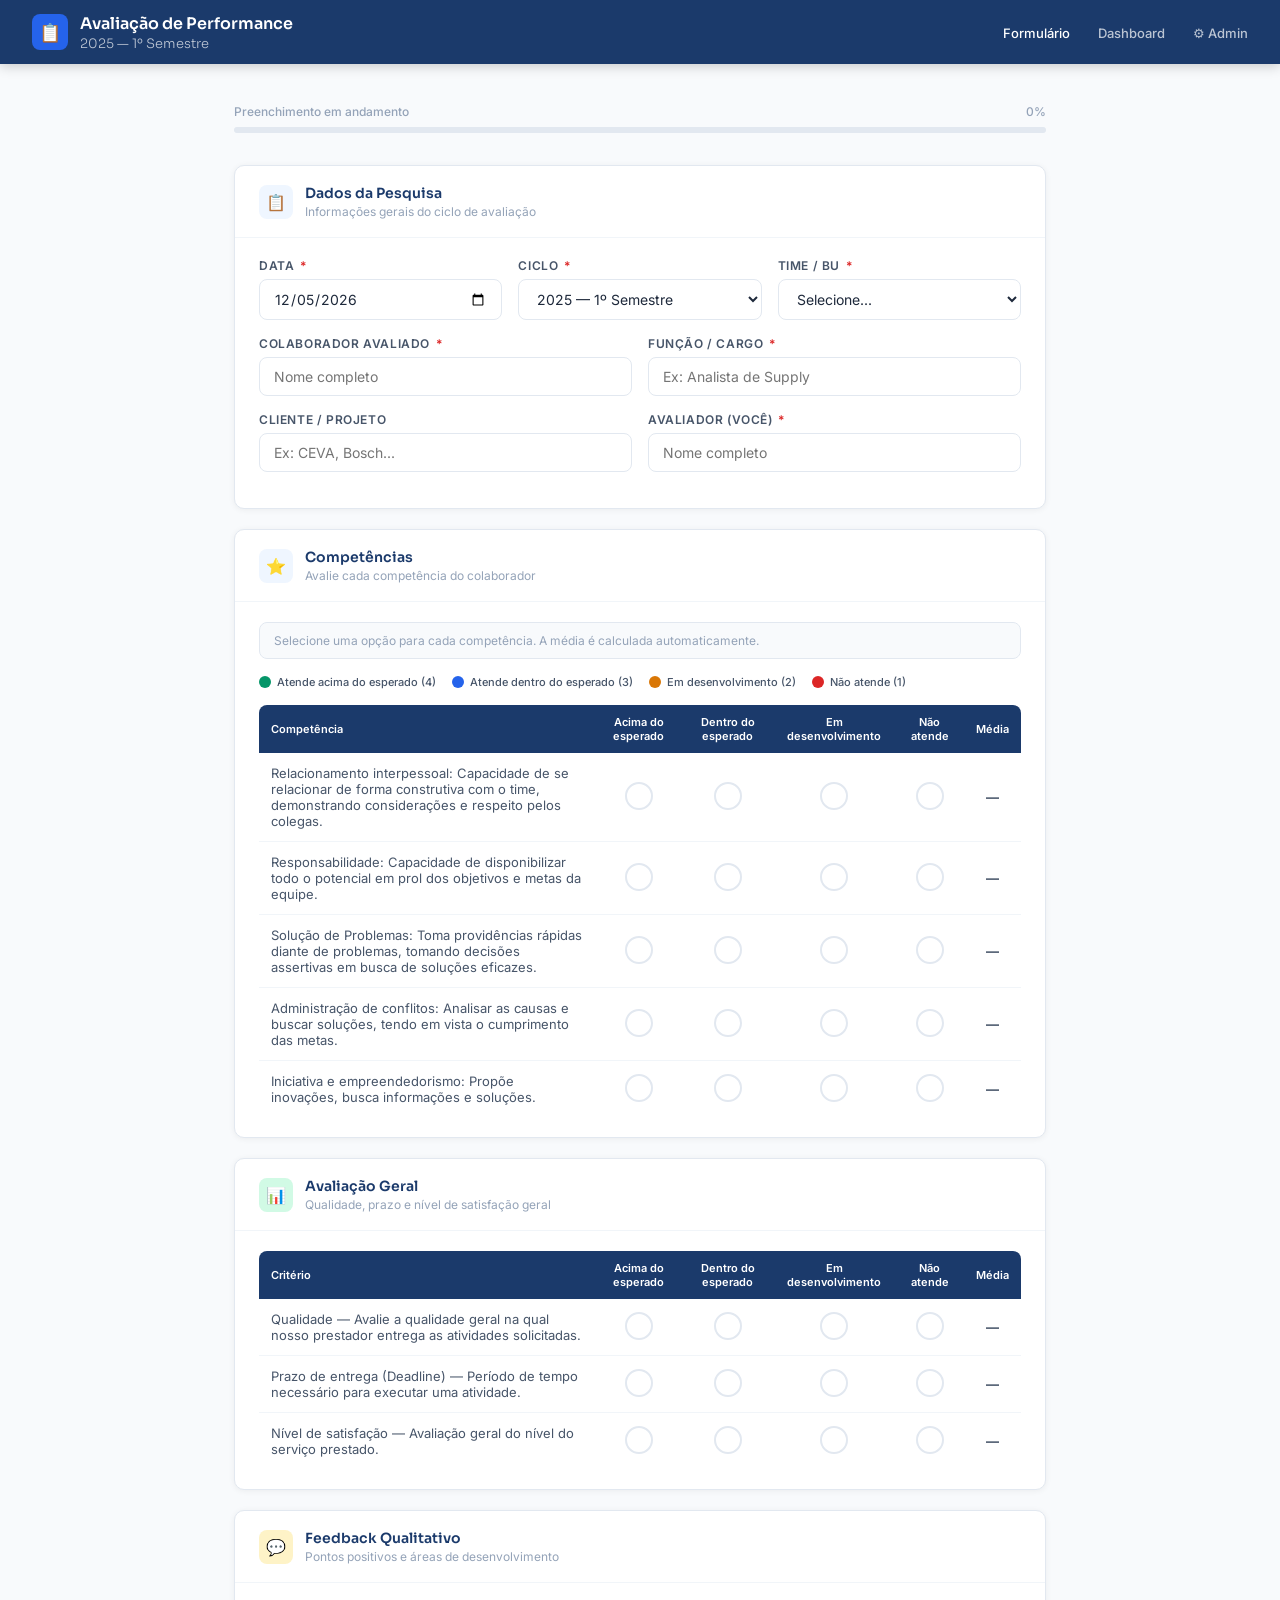
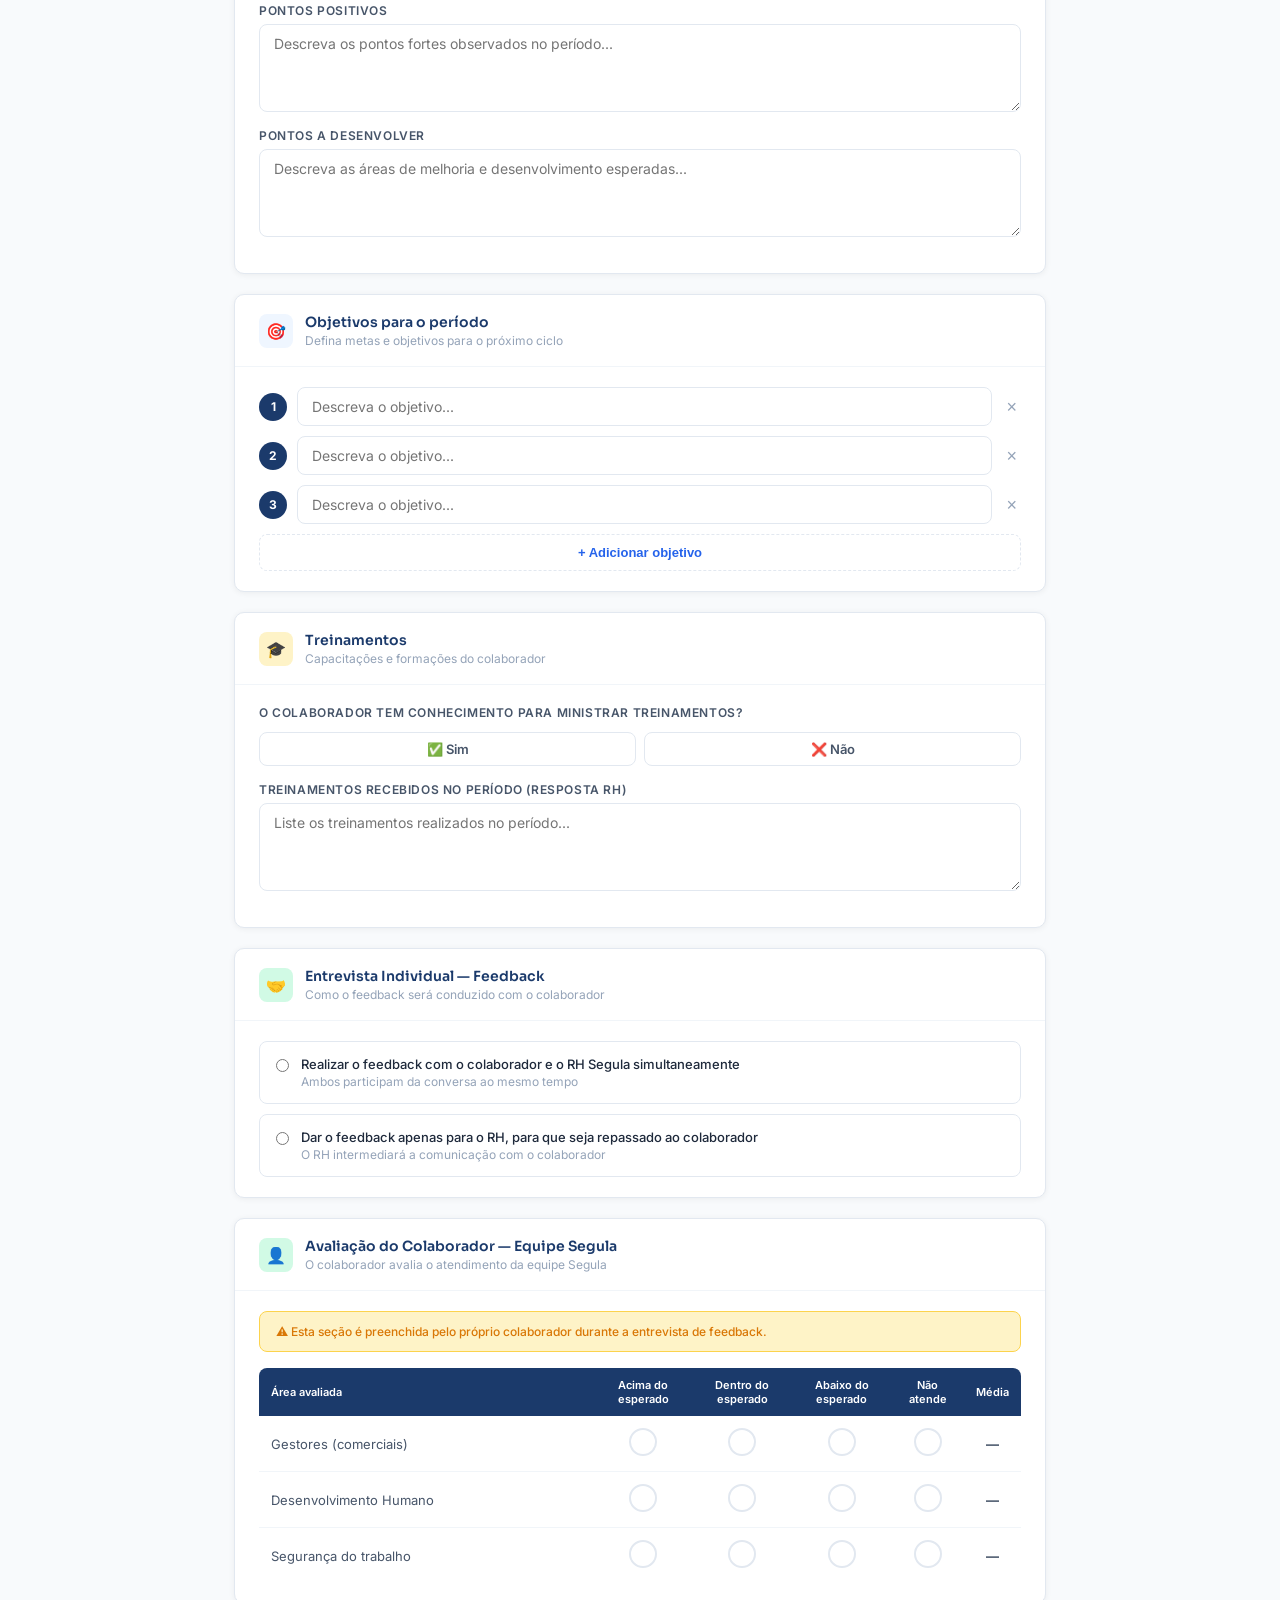
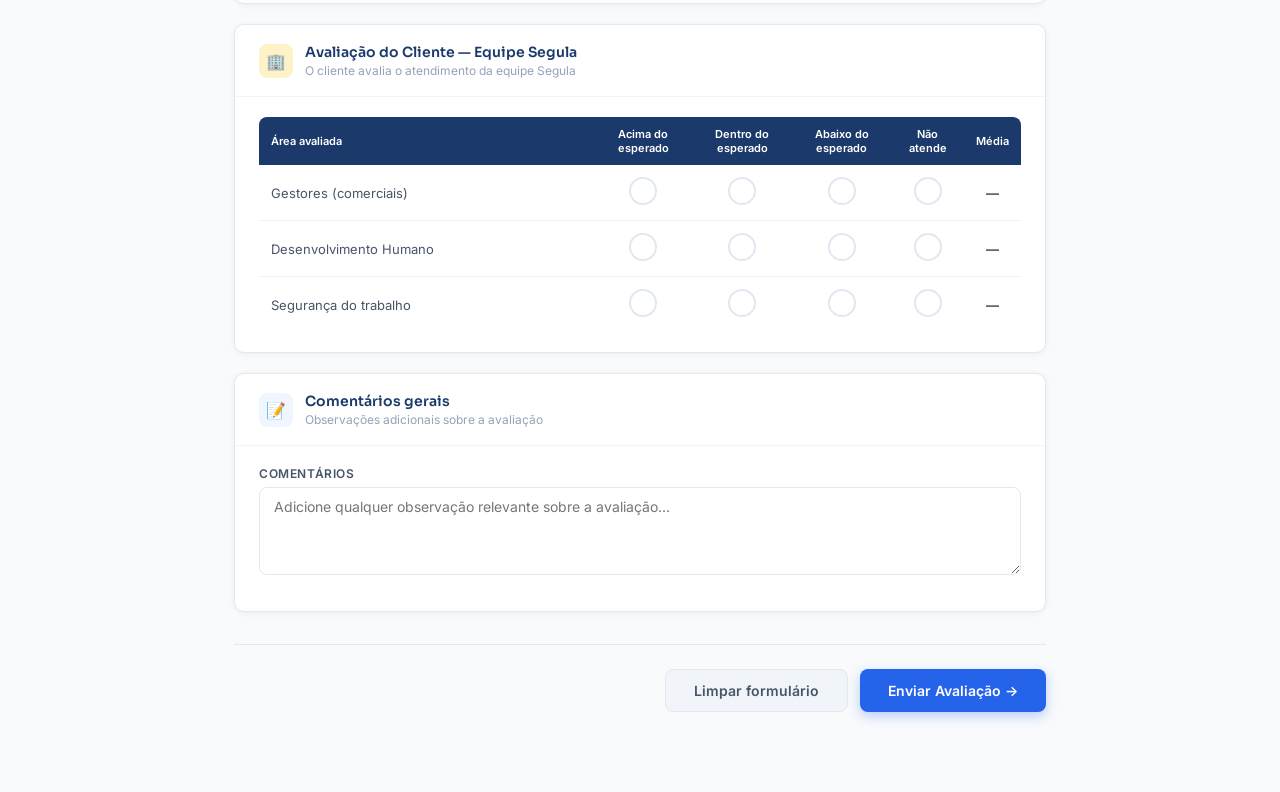
==== index.html @ f3166fd6 "Add files via upload" ====
<!DOCTYPE html>
<html lang="pt-BR">
<head>
  <meta charset="UTF-8" />
  <meta name="viewport" content="width=device-width, initial-scale=1.0" />
  <title>Avaliação de Performance</title>
  <link rel="preconnect" href="https://fonts.googleapis.com">
  <link href="https://fonts.googleapis.com/css2?family=Inter:wght@300;400;500;600;700&family=Sora:wght@400;600;700&display=swap" rel="stylesheet">
  <style>
    /* ── Tokens ─────────────────────────────────────────────────── */
    :root {
      --navy:       #1B3A6B;
      --blue:       #2563EB;
      --blue-light: #EFF6FF;
      --green:      #059669;
      --green-light:#D1FAE5;
      --amber:      #D97706;
      --amber-light:#FEF3C7;
      --red:        #DC2626;
      --red-light:  #FEE2E2;
      --gray-50:    #F8FAFC;
      --gray-100:   #F1F5F9;
      --gray-200:   #E2E8F0;
      --gray-400:   #94A3B8;
      --gray-600:   #475569;
      --gray-800:   #1E293B;
      --white:      #FFFFFF;
      --radius:     10px;
      --shadow:     0 4px 24px rgba(0,0,0,0.08);
      --shadow-sm:  0 1px 6px rgba(0,0,0,0.06);
    }

    * { box-sizing: border-box; margin: 0; padding: 0; }

    body {
      font-family: 'Inter', sans-serif;
      background: var(--gray-50);
      color: var(--gray-800);
      min-height: 100vh;
    }

    /* ── Header ─────────────────────────────────────────────────── */
    header {
      background: var(--navy);
      padding: 0 32px;
      height: 64px;
      display: flex;
      align-items: center;
      justify-content: space-between;
      position: sticky;
      top: 0;
      z-index: 100;
      box-shadow: 0 2px 12px rgba(0,0,0,0.2);
    }
    .header-brand {
      display: flex;
      align-items: center;
      gap: 12px;
    }
    .header-logo {
      width: 36px;
      height: 36px;
      background: var(--blue);
      border-radius: 8px;
      display: flex;
      align-items: center;
      justify-content: center;
      font-size: 18px;
    }
    .header-title {
      font-family: 'Sora', sans-serif;
      font-size: 16px;
      font-weight: 600;
      color: white;
    }
    .header-title span {
      font-weight: 300;
      opacity: 0.7;
      font-size: 13px;
      display: block;
      margin-top: 1px;
    }
    .header-nav a {
      color: rgba(255,255,255,0.7);
      text-decoration: none;
      font-size: 13px;
      font-weight: 500;
      margin-left: 24px;
      transition: color 0.2s;
    }
    .header-nav a:hover { color: white; }
    .header-nav a.active { color: white; }

    /* ── Layout ─────────────────────────────────────────────────── */
    .main {
      max-width: 860px;
      margin: 0 auto;
      padding: 40px 24px 80px;
    }

    /* ── Progress bar ───────────────────────────────────────────── */
    .progress-wrap {
      margin-bottom: 32px;
    }
    .progress-label {
      display: flex;
      justify-content: space-between;
      font-size: 12px;
      color: var(--gray-400);
      margin-bottom: 8px;
      font-weight: 500;
    }
    .progress-track {
      height: 6px;
      background: var(--gray-200);
      border-radius: 99px;
      overflow: hidden;
    }
    .progress-fill {
      height: 100%;
      background: linear-gradient(90deg, var(--blue), var(--green));
      border-radius: 99px;
      transition: width 0.4s ease;
      width: 0%;
    }

    /* ── Section card ───────────────────────────────────────────── */
    .section {
      background: var(--white);
      border-radius: var(--radius);
      box-shadow: var(--shadow-sm);
      border: 1px solid var(--gray-200);
      margin-bottom: 20px;
      overflow: hidden;
      transition: box-shadow 0.2s;
    }
    .section:focus-within {
      box-shadow: 0 0 0 3px rgba(37,99,235,0.12), var(--shadow-sm);
    }
    .section-header {
      padding: 18px 24px;
      display: flex;
      align-items: center;
      gap: 12px;
      border-bottom: 1px solid var(--gray-100);
    }
    .section-icon {
      width: 34px;
      height: 34px;
      border-radius: 8px;
      display: flex;
      align-items: center;
      justify-content: center;
      font-size: 16px;
      flex-shrink: 0;
    }
    .section-icon.blue  { background: var(--blue-light); }
    .section-icon.green { background: var(--green-light); }
    .section-icon.amber { background: var(--amber-light); }
    .section-title {
      font-family: 'Sora', sans-serif;
      font-size: 14px;
      font-weight: 600;
      color: var(--navy);
    }
    .section-subtitle {
      font-size: 12px;
      color: var(--gray-400);
      margin-top: 2px;
    }
    .section-body { padding: 20px 24px; }

    /* ── Form fields ────────────────────────────────────────────── */
    .field-row {
      display: grid;
      grid-template-columns: 1fr 1fr;
      gap: 16px;
      margin-bottom: 16px;
    }
    .field-row.col-3 {
      grid-template-columns: 1fr 1fr 1fr;
    }
    .field-row.col-1 {
      grid-template-columns: 1fr;
    }
    .field { display: flex; flex-direction: column; gap: 6px; }
    .field label {
      font-size: 12px;
      font-weight: 600;
      color: var(--gray-600);
      text-transform: uppercase;
      letter-spacing: 0.05em;
    }
    .field label .req { color: var(--red); margin-left: 2px; }
    .field input,
    .field select,
    .field textarea {
      border: 1.5px solid var(--gray-200);
      border-radius: 8px;
      padding: 10px 14px;
      font-family: 'Inter', sans-serif;
      font-size: 14px;
      color: var(--gray-800);
      background: var(--white);
      transition: border-color 0.2s, box-shadow 0.2s;
      outline: none;
      width: 100%;
    }
    .field input:focus,
    .field select:focus,
    .field textarea:focus {
      border-color: var(--blue);
      box-shadow: 0 0 0 3px rgba(37,99,235,0.12);
    }
    .field textarea { resize: vertical; min-height: 88px; }
    .field input.error,
    .field select.error { border-color: var(--red); }

    /* ── Critério de avaliação (radio visual) ───────────────────── */
    .criterio-intro {
      font-size: 12px;
      color: var(--gray-400);
      margin-bottom: 16px;
      padding: 10px 14px;
      background: var(--gray-50);
      border-radius: 8px;
      border: 1px solid var(--gray-200);
    }

    .criterio-table { width: 100%; border-collapse: collapse; }
    .criterio-table thead tr {
      background: var(--navy);
    }
    .criterio-table thead th {
      padding: 10px 12px;
      font-size: 11px;
      font-weight: 600;
      color: white;
      text-align: center;
    }
    .criterio-table thead th:first-child {
      text-align: left;
      width: 44%;
      border-radius: 8px 0 0 0;
    }
    .criterio-table thead th:last-child { border-radius: 0 8px 0 0; }

    .criterio-table tbody tr {
      border-bottom: 1px solid var(--gray-100);
      transition: background 0.15s;
    }
    .criterio-table tbody tr:last-child { border-bottom: none; }
    .criterio-table tbody tr:hover { background: var(--blue-light); }

    .criterio-table td {
      padding: 12px;
      font-size: 13px;
      color: var(--gray-600);
      vertical-align: middle;
    }
    .criterio-table td:not(:first-child) { text-align: center; }

    /* Radio visual */
    .radio-option {
      display: inline-flex;
      align-items: center;
      justify-content: center;
    }
    .radio-option input[type="radio"] { display: none; }
    .radio-option label {
      width: 28px;
      height: 28px;
      border-radius: 50%;
      border: 2px solid var(--gray-200);
      cursor: pointer;
      display: flex;
      align-items: center;
      justify-content: center;
      transition: all 0.18s;
      position: relative;
      font-size: 0;
    }
    .radio-option label:hover {
      border-color: var(--blue);
      background: var(--blue-light);
      transform: scale(1.12);
    }
    .radio-option input:checked + label {
      border-color: transparent;
      transform: scale(1.08);
    }
    /* Cores por coluna */
    [data-col="0"] input:checked + label { background: #059669; box-shadow: 0 0 0 3px rgba(5,150,105,0.2); }
    [data-col="1"] input:checked + label { background: #2563EB; box-shadow: 0 0 0 3px rgba(37,99,235,0.2); }
    [data-col="2"] input:checked + label { background: #D97706; box-shadow: 0 0 0 3px rgba(217,119,6,0.2); }
    [data-col="3"] input:checked + label { background: #DC2626; box-shadow: 0 0 0 3px rgba(220,38,38,0.2); }
    .radio-option input:checked + label::after {
      content: '';
      width: 8px;
      height: 8px;
      background: white;
      border-radius: 50%;
    }

    /* Média calculada */
    .media-cell {
      font-weight: 700;
      font-size: 13px;
      color: var(--navy);
      min-width: 44px;
    }

    /* ── Legenda de cores ───────────────────────────────────────── */
    .legenda {
      display: flex;
      gap: 16px;
      flex-wrap: wrap;
      margin-bottom: 16px;
    }
    .legenda-item {
      display: flex;
      align-items: center;
      gap: 6px;
      font-size: 11px;
      color: var(--gray-600);
      font-weight: 500;
    }
    .legenda-dot {
      width: 12px;
      height: 12px;
      border-radius: 50%;
    }

    /* ── Objetivos dinâmicos ────────────────────────────────────── */
    .objetivo-item {
      display: grid;
      grid-template-columns: 28px 1fr auto;
      align-items: center;
      gap: 10px;
      margin-bottom: 10px;
    }
    .objetivo-num {
      width: 28px;
      height: 28px;
      background: var(--navy);
      color: white;
      border-radius: 50%;
      display: flex;
      align-items: center;
      justify-content: center;
      font-size: 12px;
      font-weight: 700;
      flex-shrink: 0;
    }
    .btn-remove {
      background: none;
      border: none;
      cursor: pointer;
      color: var(--gray-400);
      font-size: 18px;
      padding: 4px;
      line-height: 1;
      transition: color 0.2s;
      border-radius: 4px;
    }
    .btn-remove:hover { color: var(--red); }
    .btn-add {
      display: flex;
      align-items: center;
      gap: 8px;
      background: none;
      border: 1.5px dashed var(--gray-200);
      color: var(--blue);
      padding: 10px 16px;
      border-radius: 8px;
      cursor: pointer;
      font-size: 13px;
      font-weight: 600;
      width: 100%;
      justify-content: center;
      margin-top: 6px;
      transition: all 0.2s;
    }
    .btn-add:hover {
      border-color: var(--blue);
      background: var(--blue-light);
    }

    /* ── Feedback section ───────────────────────────────────────── */
    .feedback-options {
      display: flex;
      flex-direction: column;
      gap: 10px;
    }
    .feedback-option {
      display: flex;
      align-items: flex-start;
      gap: 12px;
      padding: 14px 16px;
      border: 1.5px solid var(--gray-200);
      border-radius: 8px;
      cursor: pointer;
      transition: all 0.2s;
    }
    .feedback-option:hover { border-color: var(--blue); background: var(--blue-light); }
    .feedback-option input { margin-top: 3px; accent-color: var(--blue); flex-shrink: 0; }
    .feedback-option .fb-label { font-size: 13px; font-weight: 500; color: var(--gray-800); }
    .feedback-option .fb-sub { font-size: 12px; color: var(--gray-400); margin-top: 2px; }

    /* ── Submit / Buttons ───────────────────────────────────────── */
    .form-actions {
      display: flex;
      justify-content: flex-end;
      gap: 12px;
      margin-top: 32px;
      padding-top: 24px;
      border-top: 1px solid var(--gray-200);
    }
    .btn {
      padding: 12px 28px;
      border-radius: 8px;
      font-size: 14px;
      font-weight: 600;
      cursor: pointer;
      border: none;
      transition: all 0.2s;
      font-family: 'Inter', sans-serif;
    }
    .btn-secondary {
      background: var(--gray-100);
      color: var(--gray-600);
      border: 1.5px solid var(--gray-200);
    }
    .btn-secondary:hover { background: var(--gray-200); }
    .btn-primary {
      background: var(--blue);
      color: white;
      box-shadow: 0 4px 12px rgba(37,99,235,0.3);
    }
    .btn-primary:hover {
      background: #1d4ed8;
      box-shadow: 0 6px 16px rgba(37,99,235,0.4);
      transform: translateY(-1px);
    }
    .btn-primary:disabled {
      opacity: 0.6;
      cursor: not-allowed;
      transform: none;
    }

    /* ── Toast ──────────────────────────────────────────────────── */
    .toast {
      position: fixed;
      bottom: 32px;
      right: 32px;
      padding: 14px 20px;
      border-radius: 10px;
      font-size: 14px;
      font-weight: 500;
      display: flex;
      align-items: center;
      gap: 10px;
      box-shadow: 0 8px 32px rgba(0,0,0,0.14);
      transform: translateY(80px);
      opacity: 0;
      transition: all 0.3s cubic-bezier(0.34, 1.56, 0.64, 1);
      z-index: 999;
      max-width: 380px;
    }
    .toast.show { transform: translateY(0); opacity: 1; }
    .toast.success { background: var(--navy); color: white; }
    .toast.error   { background: var(--red); color: white; }

    /* ── Success screen ─────────────────────────────────────────── */
    #success-screen {
      display: none;
      text-align: center;
      padding: 80px 40px;
    }
    #success-screen .success-icon {
      font-size: 64px;
      margin-bottom: 24px;
    }
    #success-screen h2 {
      font-family: 'Sora', sans-serif;
      font-size: 28px;
      color: var(--navy);
      margin-bottom: 12px;
    }
    #success-screen p {
      color: var(--gray-400);
      font-size: 15px;
      max-width: 420px;
      margin: 0 auto 32px;
    }

    /* ── Treinamentos ───────────────────────────────────────────── */
    .treinamento-row {
      display: grid;
      grid-template-columns: 1fr auto;
      gap: 10px;
      align-items: start;
      margin-bottom: 10px;
    }
    .toggle-group {
      display: flex;
      gap: 8px;
      margin-top: 6px;
    }
    .toggle-btn {
      flex: 1;
      padding: 8px;
      border: 1.5px solid var(--gray-200);
      border-radius: 8px;
      background: white;
      cursor: pointer;
      font-size: 13px;
      font-weight: 600;
      color: var(--gray-600);
      transition: all 0.2s;
      font-family: 'Inter', sans-serif;
    }
    .toggle-btn.active-sim { border-color: var(--green); background: var(--green-light); color: var(--green); }
    .toggle-btn.active-nao { border-color: var(--red); background: var(--red-light); color: var(--red); }

    /* ── Colaborador section (readonly note) ─────────────────────── */
    .colaborador-note {
      background: var(--amber-light);
      border: 1px solid #fcd34d;
      border-radius: 8px;
      padding: 12px 16px;
      font-size: 12px;
      color: var(--amber);
      margin-bottom: 16px;
      font-weight: 500;
    }

    @media (max-width: 640px) {
      .field-row, .field-row.col-3 { grid-template-columns: 1fr; }
      header { padding: 0 16px; }
      .main { padding: 24px 16px 60px; }
      .criterio-table thead th { font-size: 9px; padding: 8px 4px; }
      .criterio-table td { padding: 10px 4px; font-size: 12px; }
      .radio-option label { width: 24px; height: 24px; }
    }
  </style>
</head>
<body>

<header>
  <div class="header-brand">
    <div class="header-logo">📋</div>
    <div class="header-title">
      Avaliação de Performance
      <span id="header-ciclo">Carregando ciclo...</span>
    </div>
  </div>
  <nav class="header-nav">
    <a href="index.html" class="active">Formulário</a>
    <a href="dashboard.html">Dashboard</a>
    <a href="admin.html">⚙ Admin</a>
  </nav>
</header>

<div class="main">

  <!-- Progress -->
  <div class="progress-wrap">
    <div class="progress-label">
      <span id="progress-text">Preenchimento em andamento</span>
      <span id="progress-pct">0%</span>
    </div>
    <div class="progress-track">
      <div class="progress-fill" id="progress-fill"></div>
    </div>
  </div>

  <div id="form-screen">
  <form id="avaliacao-form" novalidate>

    <!-- ── 1. Dados da pesquisa ── -->
    <div class="section">
      <div class="section-header">
        <div class="section-icon blue">📋</div>
        <div>
          <div class="section-title">Dados da Pesquisa</div>
          <div class="section-subtitle">Informações gerais do ciclo de avaliação</div>
        </div>
      </div>
      <div class="section-body">
        <div class="field-row col-3">
          <div class="field">
            <label>Data <span class="req">*</span></label>
            <input type="date" id="data" name="data" required />
          </div>
          <div class="field">
            <label>Ciclo <span class="req">*</span></label>
            <select id="ciclo" name="ciclo" required>
              <option value="">Selecione...</option>
            </select>
          </div>
          <div class="field">
            <label>Time / BU <span class="req">*</span></label>
            <select id="time" name="time" required>
              <option value="">Selecione...</option>
            </select>
          </div>
        </div>
        <div class="field-row">
          <div class="field">
            <label>Colaborador avaliado <span class="req">*</span></label>
            <input type="text" id="colaborador" name="colaborador" placeholder="Nome completo" required />
          </div>
          <div class="field">
            <label>Função / Cargo <span class="req">*</span></label>
            <input type="text" id="funcao" name="funcao" placeholder="Ex: Analista de Supply" required />
          </div>
        </div>
        <div class="field-row">
          <div class="field">
            <label>Cliente / Projeto</label>
            <input type="text" id="cliente" name="cliente" placeholder="Ex: CEVA, Bosch..." />
          </div>
          <div class="field">
            <label>Avaliador (você) <span class="req">*</span></label>
            <input type="text" id="avaliador" name="avaliador" placeholder="Nome completo" required />
          </div>
        </div>
      </div>
    </div>

    <!-- ── 2. Competências ── -->
    <div class="section">
      <div class="section-header">
        <div class="section-icon blue">⭐</div>
        <div>
          <div class="section-title">Competências</div>
          <div class="section-subtitle">Avalie cada competência do colaborador</div>
        </div>
      </div>
      <div class="section-body">
        <div class="criterio-intro">
          Selecione uma opção para cada competência. A média é calculada automaticamente.
        </div>
        <div class="legenda">
          <div class="legenda-item"><div class="legenda-dot" style="background:#059669"></div>Atende acima do esperado (4)</div>
          <div class="legenda-item"><div class="legenda-dot" style="background:#2563EB"></div>Atende dentro do esperado (3)</div>
          <div class="legenda-item"><div class="legenda-dot" style="background:#D97706"></div>Em desenvolvimento (2)</div>
          <div class="legenda-item"><div class="legenda-dot" style="background:#DC2626"></div>Não atende (1)</div>
        </div>
        <table class="criterio-table" id="competencias-table">
          <thead>
            <tr>
              <th>Competência</th>
              <th>Acima do esperado</th>
              <th>Dentro do esperado</th>
              <th>Em desenvolvimento</th>
              <th>Não atende</th>
              <th>Média</th>
            </tr>
          </thead>
          <tbody id="competencias-body">
            <!-- preenchido via JS com base nos dados do ciclo -->
          </tbody>
        </table>
      </div>
    </div>

    <!-- ── 3. Avaliação Geral ── -->
    <div class="section">
      <div class="section-header">
        <div class="section-icon green">📊</div>
        <div>
          <div class="section-title">Avaliação Geral</div>
          <div class="section-subtitle">Qualidade, prazo e nível de satisfação geral</div>
        </div>
      </div>
      <div class="section-body">
        <table class="criterio-table" id="geral-table">
          <thead>
            <tr>
              <th>Critério</th>
              <th>Acima do esperado</th>
              <th>Dentro do esperado</th>
              <th>Em desenvolvimento</th>
              <th>Não atende</th>
              <th>Média</th>
            </tr>
          </thead>
          <tbody id="geral-body"></tbody>
        </table>
      </div>
    </div>

    <!-- ── 4. Pontos positivos / a desenvolver ── -->
    <div class="section">
      <div class="section-header">
        <div class="section-icon amber">💬</div>
        <div>
          <div class="section-title">Feedback Qualitativo</div>
          <div class="section-subtitle">Pontos positivos e áreas de desenvolvimento</div>
        </div>
      </div>
      <div class="section-body">
        <div class="field-row col-1">
          <div class="field">
            <label>Pontos positivos</label>
            <textarea id="pontos_positivos" name="pontos_positivos" placeholder="Descreva os pontos fortes observados no período..."></textarea>
          </div>
        </div>
        <div class="field-row col-1">
          <div class="field">
            <label>Pontos a desenvolver</label>
            <textarea id="pontos_desenvolver" name="pontos_desenvolver" placeholder="Descreva as áreas de melhoria e desenvolvimento esperadas..."></textarea>
          </div>
        </div>
      </div>
    </div>

    <!-- ── 5. Objetivos ── -->
    <div class="section">
      <div class="section-header">
        <div class="section-icon blue">🎯</div>
        <div>
          <div class="section-title">Objetivos para o período</div>
          <div class="section-subtitle">Defina metas e objetivos para o próximo ciclo</div>
        </div>
      </div>
      <div class="section-body">
        <div id="objetivos-list"></div>
        <button type="button" class="btn-add" id="add-objetivo">
          + Adicionar objetivo
        </button>
      </div>
    </div>

    <!-- ── 6. Treinamentos ── -->
    <div class="section">
      <div class="section-header">
        <div class="section-icon amber">🎓</div>
        <div>
          <div class="section-title">Treinamentos</div>
          <div class="section-subtitle">Capacitações e formações do colaborador</div>
        </div>
      </div>
      <div class="section-body">
        <div class="field-row col-1" style="margin-bottom:16px">
          <div class="field">
            <label>O colaborador tem conhecimento para ministrar treinamentos?</label>
            <div class="toggle-group" id="pode-treinar-group">
              <button type="button" class="toggle-btn" data-val="sim" onclick="togglePodeTreinar(this)">✅ Sim</button>
              <button type="button" class="toggle-btn" data-val="nao" onclick="togglePodeTreinar(this)">❌ Não</button>
            </div>
          </div>
        </div>
        <div class="field-row col-1" id="ferramentas-wrap" style="display:none">
          <div class="field">
            <label>Quais ferramentas pode ensinar?</label>
            <input type="text" id="ferramentas_treino" name="ferramentas_treino" placeholder="Ex: Excel, SAP, Power BI..." />
          </div>
        </div>
        <div class="field-row col-1">
          <div class="field">
            <label>Treinamentos recebidos no período (resposta RH)</label>
            <textarea id="treinamentos_recebidos" name="treinamentos_recebidos" placeholder="Liste os treinamentos realizados no período..."></textarea>
          </div>
        </div>
      </div>
    </div>

    <!-- ── 7. Entrevista individual (feedback) ── -->
    <div class="section">
      <div class="section-header">
        <div class="section-icon green">🤝</div>
        <div>
          <div class="section-title">Entrevista Individual — Feedback</div>
          <div class="section-subtitle">Como o feedback será conduzido com o colaborador</div>
        </div>
      </div>
      <div class="section-body">
        <div class="feedback-options">
          <label class="feedback-option">
            <input type="radio" name="modo_feedback" value="simultaneo" />
            <div>
              <div class="fb-label">Realizar o feedback com o colaborador e o RH Segula simultaneamente</div>
              <div class="fb-sub">Ambos participam da conversa ao mesmo tempo</div>
            </div>
          </label>
          <label class="feedback-option">
            <input type="radio" name="modo_feedback" value="apenas_rh" />
            <div>
              <div class="fb-label">Dar o feedback apenas para o RH, para que seja repassado ao colaborador</div>
              <div class="fb-sub">O RH intermediará a comunicação com o colaborador</div>
            </div>
          </label>
        </div>
      </div>
    </div>

    <!-- ── 8. Campo do colaborador ── -->
    <div class="section">
      <div class="section-header">
        <div class="section-icon green">👤</div>
        <div>
          <div class="section-title">Avaliação do Colaborador — Equipe Segula</div>
          <div class="section-subtitle">O colaborador avalia o atendimento da equipe Segula</div>
        </div>
      </div>
      <div class="section-body">
        <div class="colaborador-note">
          ⚠ Esta seção é preenchida pelo próprio colaborador durante a entrevista de feedback.
        </div>
        <table class="criterio-table">
          <thead>
            <tr>
              <th>Área avaliada</th>
              <th>Acima do esperado</th>
              <th>Dentro do esperado</th>
              <th>Abaixo do esperado</th>
              <th>Não atende</th>
              <th>Média</th>
            </tr>
          </thead>
          <tbody id="colaborador-body"></tbody>
        </table>
      </div>
    </div>

    <!-- ── 9. Campo do cliente ── -->
    <div class="section">
      <div class="section-header">
        <div class="section-icon amber">🏢</div>
        <div>
          <div class="section-title">Avaliação do Cliente — Equipe Segula</div>
          <div class="section-subtitle">O cliente avalia o atendimento da equipe Segula</div>
        </div>
      </div>
      <div class="section-body">
        <table class="criterio-table">
          <thead>
            <tr>
              <th>Área avaliada</th>
              <th>Acima do esperado</th>
              <th>Dentro do esperado</th>
              <th>Abaixo do esperado</th>
              <th>Não atende</th>
              <th>Média</th>
            </tr>
          </thead>
          <tbody id="cliente-body"></tbody>
        </table>
      </div>
    </div>

    <!-- ── Comentários gerais ── -->
    <div class="section">
      <div class="section-header">
        <div class="section-icon blue">📝</div>
        <div>
          <div class="section-title">Comentários gerais</div>
          <div class="section-subtitle">Observações adicionais sobre a avaliação</div>
        </div>
      </div>
      <div class="section-body">
        <div class="field-row col-1">
          <div class="field">
            <label>Comentários</label>
            <textarea id="comentarios" name="comentarios" placeholder="Adicione qualquer observação relevante sobre a avaliação..."></textarea>
          </div>
        </div>
      </div>
    </div>

    <!-- Actions -->
    <div class="form-actions">
      <button type="button" class="btn btn-secondary" onclick="limparForm()">Limpar formulário</button>
      <button type="submit" class="btn btn-primary" id="btn-submit">
        Enviar Avaliação →
      </button>
    </div>

  </form>
  </div><!-- /form-screen -->

  <!-- Success screen -->
  <div id="success-screen">
    <div class="success-icon">✅</div>
    <h2>Avaliação enviada com sucesso!</h2>
    <p>Os dados foram registrados e estarão disponíveis no dashboard em instantes.</p>
    <button class="btn btn-primary" onclick="novaAvaliacao()">Iniciar nova avaliação</button>
  </div>

</div><!-- /main -->

<!-- Toast -->
<div class="toast" id="toast"></div>

<script>
// ═══════════════════════════════════════════════════════════════
// CONFIG — substitua com suas credenciais do Supabase
// ═══════════════════════════════════════════════════════════════
const SUPABASE_URL = 'https://zlvxyiwovzktivftzejq.supabase.co';
const SUPABASE_KEY = 'eyJhbGciOiJIUzI1NiIsInR5cCI6IkpXVCJ9.eyJpc3MiOiJzdXBhYmFzZSIsInJlZiI6Inpsdnh5aXdvdnprdGl2ZnR6ZWpxIiwicm9sZSI6ImFub24iLCJpYXQiOjE3ODI4MjkwNDQsImV4cCI6MjA5ODQwNTA0NH0.5hahJXlsFvpLG3tU2WG2rcGhzeGbbEmeeuyaqCq3-RM';

// ═══════════════════════════════════════════════════════════════
// API helper
// ═══════════════════════════════════════════════════════════════
async function supabase(method, table, body = null, params = '') {
  const res = await fetch(`${SUPABASE_URL}/rest/v1/${table}${params}`, {
    method,
    headers: {
      'apikey': SUPABASE_KEY,
      'Authorization': `Bearer ${SUPABASE_KEY}`,
      'Content-Type': 'application/json',
      'Prefer': method === 'POST' ? 'return=representation' : ''
    },
    body: body ? JSON.stringify(body) : null
  });
  if (!res.ok) throw new Error(await res.text());
  if (method === 'POST' || method === 'GET') {
    const text = await res.text();
    return text ? JSON.parse(text) : null;
  }
}

// ═══════════════════════════════════════════════════════════════
// DADOS CONFIGURÁVEIS — editáveis pela equipe de admin
// Em produção, viriam da tabela "configuracoes" do Supabase
// ═══════════════════════════════════════════════════════════════
const CONFIG = {
  cicloAtual: '2025 — 1º Semestre',
  ciclos: [
    '2025 — 1º Semestre',
    '2025 — 2º Semestre',
    '2024 — 2º Semestre',
  ],
  times: [
    'Supply BU PR',
    'Supply BU SP',
    'Logística',
    'Compras',
    'RH',
    'Comercial',
  ],
  competencias: [
    'Relacionamento interpessoal: Capacidade de se relacionar de forma construtiva com o time, demonstrando considerações e respeito pelos colegas.',
    'Responsabilidade: Capacidade de disponibilizar todo o potencial em prol dos objetivos e metas da equipe.',
    'Solução de Problemas: Toma providências rápidas diante de problemas, tomando decisões assertivas em busca de soluções eficazes.',
    'Administração de conflitos: Analisar as causas e buscar soluções, tendo em vista o cumprimento das metas.',
    'Iniciativa e empreendedorismo: Propõe inovações, busca informações e soluções.',
  ],
  criteriosGerais: [
    'Qualidade — Avalie a qualidade geral na qual nosso prestador entrega as atividades solicitadas.',
    'Prazo de entrega (Deadline) — Período de tempo necessário para executar uma atividade.',
    'Nível de satisfação — Avaliação geral do nível do serviço prestado.',
  ],
  areasSegula: [
    'Gestores (comerciais)',
    'Desenvolvimento Humano',
    'Segurança do trabalho',
  ],
};

// Valores das opções
const VALORES = [4, 3, 2, 1]; // acima, dentro, dev, não atende
const LABELS  = ['acima', 'dentro', 'em_desenvolvimento', 'nao_atende'];

// ═══════════════════════════════════════════════════════════════
// INIT
// ═══════════════════════════════════════════════════════════════
document.addEventListener('DOMContentLoaded', () => {
  // Preenche selects
  populateSelect('ciclo', CONFIG.ciclos, CONFIG.cicloAtual);
  populateSelect('time', CONFIG.times);

  // Atualiza header
  document.getElementById('header-ciclo').textContent = CONFIG.cicloAtual;

  // Data atual
  document.getElementById('data').value = new Date().toISOString().split('T')[0];

  // Tabelas de avaliação
  buildCriterioTable('competencias-body', CONFIG.competencias, 'comp');
  buildCriterioTable('geral-body', CONFIG.criteriosGerais, 'geral');
  buildCriterioTable('colaborador-body', CONFIG.areasSegula, 'colab');
  buildCriterioTable('cliente-body', CONFIG.areasSegula, 'cli');

  // Objetivos: começa com 3
  for (let i = 0; i < 3; i++) addObjetivo();

  // Progress
  document.getElementById('avaliacao-form').addEventListener('input', updateProgress);
  document.getElementById('avaliacao-form').addEventListener('change', updateProgress);

  // Submit
  document.getElementById('avaliacao-form').addEventListener('submit', handleSubmit);
});

function populateSelect(id, options, selected = null) {
  const el = document.getElementById(id);
  options.forEach(opt => {
    const o = document.createElement('option');
    o.value = opt;
    o.textContent = opt;
    if (opt === selected) o.selected = true;
    el.appendChild(o);
  });
}

// ═══════════════════════════════════════════════════════════════
// TABELAS DE CRITÉRIOS
// ═══════════════════════════════════════════════════════════════
function buildCriterioTable(tbodyId, items, prefix) {
  const tbody = document.getElementById(tbodyId);
  items.forEach((item, idx) => {
    const tr = document.createElement('tr');
    // Texto do critério
    const tdLabel = document.createElement('td');
    tdLabel.textContent = item;
    tr.appendChild(tdLabel);

    // 4 opções de radio
    LABELS.forEach((lbl, col) => {
      const td = document.createElement('td');
      td.setAttribute('data-col', col);
      const id = `${prefix}_${idx}_${lbl}`;
      td.innerHTML = `
        <div class="radio-option" data-col="${col}">
          <input type="radio" name="${prefix}_${idx}" id="${id}" value="${VALORES[col]}" />
          <label for="${id}" title="${['Acima do esperado','Dentro do esperado','Em desenvolvimento','Não atende'][col]}"></label>
        </div>`;
      td.addEventListener('change', () => updateMedia(prefix, idx, items.length));
      tr.appendChild(td);
    });

    // Média
    const tdMedia = document.createElement('td');
    tdMedia.className = 'media-cell';
    tdMedia.id = `media_${prefix}_${idx}`;
    tdMedia.textContent = '—';
    tr.appendChild(tdMedia);

    tbody.appendChild(tr);
  });
}

function updateMedia(prefix, idx, total) {
  const selected = document.querySelector(`input[name="${prefix}_${idx}"]:checked`);
  const mediaEl = document.getElementById(`media_${prefix}_${idx}`);
  if (!selected) return;
  const val = parseFloat(selected.value);
  mediaEl.textContent = val.toFixed(1);
  const colors = { 4: '#059669', 3: '#2563EB', 2: '#D97706', 1: '#DC2626' };
  mediaEl.style.color = colors[val] || 'var(--navy)';
}

// ═══════════════════════════════════════════════════════════════
// OBJETIVOS DINÂMICOS
// ═══════════════════════════════════════════════════════════════
let objCount = 0;
function addObjetivo() {
  objCount++;
  const list = document.getElementById('objetivos-list');
  const div = document.createElement('div');
  div.className = 'objetivo-item';
  div.id = `obj-item-${objCount}`;
  div.innerHTML = `
    <div class="objetivo-num">${list.children.length + 1}</div>
    <input type="text" name="objetivo_${objCount}" placeholder="Descreva o objetivo..." style="border:1.5px solid var(--gray-200);border-radius:8px;padding:10px 14px;font-family:Inter,sans-serif;font-size:14px;outline:none;transition:border-color 0.2s" onfocus="this.style.borderColor='var(--blue)'" onblur="this.style.borderColor='var(--gray-200)'" />
    <button type="button" class="btn-remove" onclick="removeObjetivo('obj-item-${objCount}')" title="Remover">×</button>`;
  list.appendChild(div);
  renumberObjetivos();
}

function removeObjetivo(id) {
  const list = document.getElementById('objetivos-list');
  if (list.children.length <= 1) return;
  document.getElementById(id)?.remove();
  renumberObjetivos();
}

function renumberObjetivos() {
  document.querySelectorAll('#objetivos-list .objetivo-num').forEach((el, i) => {
    el.textContent = i + 1;
  });
}

document.getElementById('add-objetivo')?.addEventListener('click', addObjetivo);

// ═══════════════════════════════════════════════════════════════
// TREINAMENTOS
// ═══════════════════════════════════════════════════════════════
let podeTreinarVal = null;
function togglePodeTreinar(btn) {
  document.querySelectorAll('#pode-treinar-group .toggle-btn').forEach(b => {
    b.className = 'toggle-btn';
  });
  podeTreinarVal = btn.dataset.val;
  btn.className = `toggle-btn active-${btn.dataset.val}`;
  document.getElementById('ferramentas-wrap').style.display =
    podeTreinarVal === 'sim' ? 'grid' : 'none';
}

// ═══════════════════════════════════════════════════════════════
// PROGRESS
// ═══════════════════════════════════════════════════════════════
function updateProgress() {
  const required = ['data', 'ciclo', 'time', 'colaborador', 'funcao', 'avaliador'];
  let filled = 0;
  required.forEach(id => {
    if (document.getElementById(id)?.value?.trim()) filled++;
  });

  // Radio groups
  const radioGroups = new Set();
  document.querySelectorAll('.criterio-table input[type="radio"]').forEach(r => radioGroups.add(r.name));
  let radioFilled = 0;
  radioGroups.forEach(name => {
    if (document.querySelector(`input[name="${name}"]:checked`)) radioFilled++;
  });

  const total = required.length + radioGroups.size;
  const done  = filled + radioFilled;
  const pct   = Math.round((done / total) * 100);

  document.getElementById('progress-fill').style.width = pct + '%';
  document.getElementById('progress-pct').textContent  = pct + '%';
  document.getElementById('progress-text').textContent =
    pct === 100 ? 'Tudo preenchido! Pronto para enviar.' :
    pct > 50    ? 'Quase lá...' : 'Preenchimento em andamento';
}

// ═══════════════════════════════════════════════════════════════
// COLETA DE DADOS
// ═══════════════════════════════════════════════════════════════
function coletarRadios(prefix, items) {
  const result = {};
  items.forEach((_, idx) => {
    const sel = document.querySelector(`input[name="${prefix}_${idx}"]:checked`);
    result[`${prefix}_${idx}`] = sel ? parseFloat(sel.value) : null;
  });
  return result;
}

function calcMediaGrupo(radios) {
  const vals = Object.values(radios).filter(v => v !== null);
  return vals.length ? vals.reduce((a, b) => a + b, 0) / vals.length : null;
}

function coletarObjetivos() {
  return Array.from(document.querySelectorAll('#objetivos-list input'))
    .map(i => i.value.trim())
    .filter(Boolean);
}

// ═══════════════════════════════════════════════════════════════
// SUBMIT
// ═══════════════════════════════════════════════════════════════
async function handleSubmit(e) {
  e.preventDefault();

  // Validação básica
  const required = ['data', 'ciclo', 'time', 'colaborador', 'funcao', 'avaliador'];
  let valid = true;
  required.forEach(id => {
    const el = document.getElementById(id);
    if (!el.value.trim()) { el.classList.add('error'); valid = false; }
    else el.classList.remove('error');
  });
  if (!valid) { showToast('Preencha os campos obrigatórios.', 'error'); return; }

  const btn = document.getElementById('btn-submit');
  btn.disabled = true;
  btn.textContent = 'Enviando...';

  // Coleta dados
  const comp  = coletarRadios('comp',  CONFIG.competencias);
  const geral = coletarRadios('geral', CONFIG.criteriosGerais);
  const colab = coletarRadios('colab', CONFIG.areasSegula);
  const cli   = coletarRadios('cli',   CONFIG.areasSegula);

  const payload = {
    data:                document.getElementById('data').value,
    ciclo:               document.getElementById('ciclo').value,
    time:                document.getElementById('time').value,
    colaborador:         document.getElementById('colaborador').value.trim(),
    funcao:              document.getElementById('funcao').value.trim(),
    cliente:             document.getElementById('cliente').value.trim(),
    avaliador:           document.getElementById('avaliador').value.trim(),
    competencias:        comp,
    media_competencias:  calcMediaGrupo(comp),
    avaliacao_geral:     geral,
    media_geral:         calcMediaGrupo(geral),
    avaliacao_colaborador: colab,
    media_colaborador:   calcMediaGrupo(colab),
    avaliacao_cliente:   cli,
    media_cliente:       calcMediaGrupo(cli),
    media_total:         calcMediaGrupo({ ...comp, ...geral }),
    pontos_positivos:    document.getElementById('pontos_positivos').value.trim(),
    pontos_desenvolver:  document.getElementById('pontos_desenvolver').value.trim(),
    objetivos:           coletarObjetivos(),
    pode_treinar:        podeTreinarVal,
    ferramentas_treino:  document.getElementById('ferramentas_treino').value.trim(),
    treinamentos_recebidos: document.getElementById('treinamentos_recebidos').value.trim(),
    modo_feedback:       document.querySelector('input[name="modo_feedback"]:checked')?.value,
    comentarios:         document.getElementById('comentarios').value.trim(),
    criado_em:           new Date().toISOString(),
  };

  try {
    await supabase('POST', 'avaliacoes', payload);
    document.getElementById('form-screen').style.display = 'none';
    document.getElementById('success-screen').style.display = 'block';
    window.scrollTo({ top: 0, behavior: 'smooth' });
  } catch (err) {
    console.error(err);
    showToast('Erro ao salvar. Verifique a conexão e tente novamente.', 'error');
    btn.disabled = false;
    btn.textContent = 'Enviar Avaliação →';
  }
}

function novaAvaliacao() {
  document.getElementById('success-screen').style.display = 'none';
  document.getElementById('form-screen').style.display = 'block';
  document.getElementById('avaliacao-form').reset();
  document.getElementById('objetivos-list').innerHTML = '';
  objCount = 0;
  for (let i = 0; i < 3; i++) addObjetivo();
  podeTreinarVal = null;
  document.querySelectorAll('.toggle-btn').forEach(b => b.className = 'toggle-btn');
  document.getElementById('ferramentas-wrap').style.display = 'none';
  // Reset médias
  document.querySelectorAll('.media-cell').forEach(el => {
    el.textContent = '—';
    el.style.color = '';
  });
  updateProgress();
  window.scrollTo({ top: 0, behavior: 'smooth' });
}

function limparForm() {
  if (!confirm('Tem certeza que deseja limpar o formulário?')) return;
  novaAvaliacao();
}

// ═══════════════════════════════════════════════════════════════
// TOAST
// ═══════════════════════════════════════════════════════════════
function showToast(msg, type = 'success') {
  const t = document.getElementById('toast');
  t.textContent = (type === 'success' ? '✅ ' : '❌ ') + msg;
  t.className = `toast ${type} show`;
  setTimeout(() => t.classList.remove('show'), 4000);
}
</script>
</body>
</html>
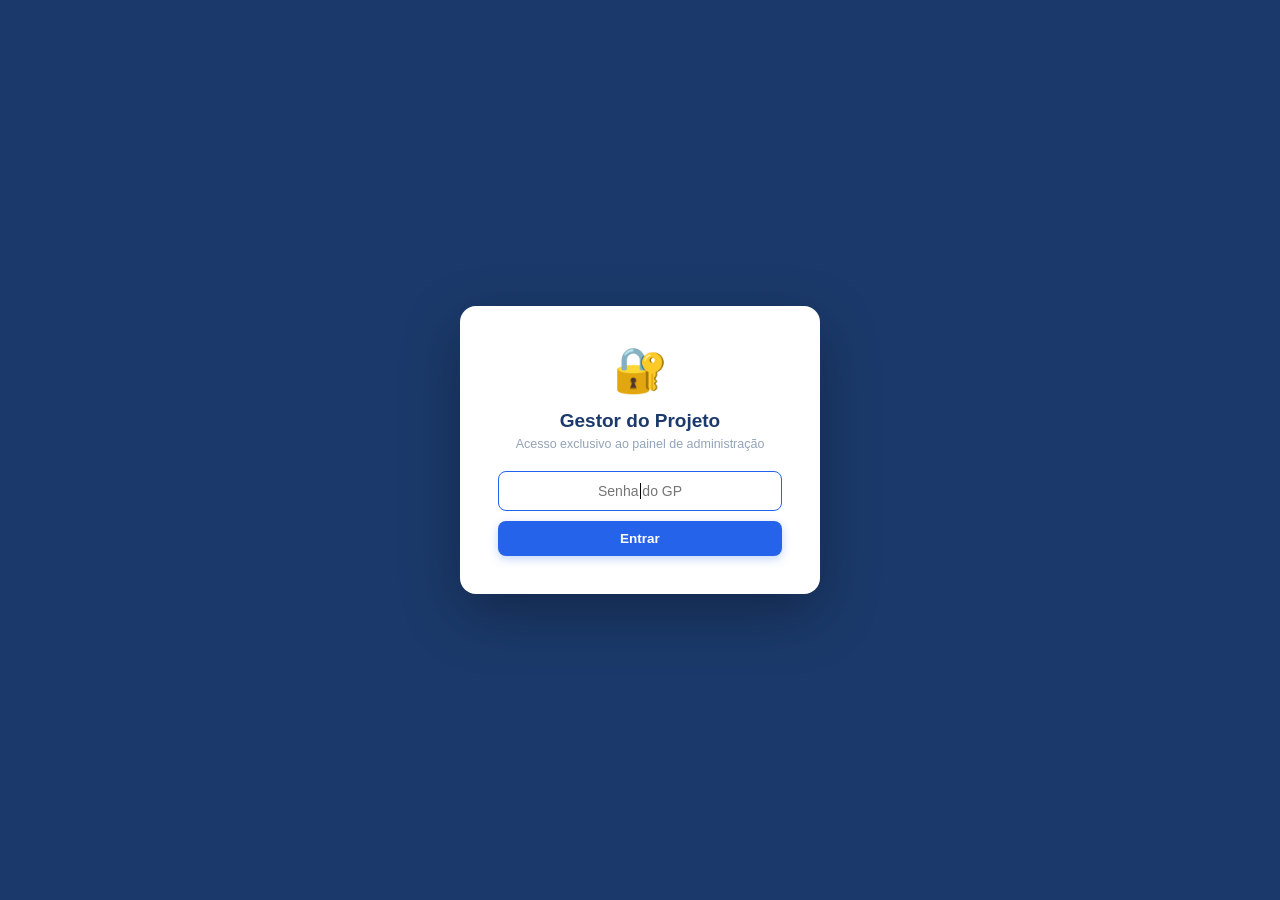
==== commit 0c29a1d2: "Create index.html" ====
--- a/index.html
+++ b/index.html
@@ -1,1258 +1,11 @@
 <!DOCTYPE html>
-<html lang="pt-BR">
+<html>
 <head>
-  <meta charset="UTF-8" />
-  <meta name="viewport" content="width=device-width, initial-scale=1.0" />
-  <title>Avaliação de Performance</title>
-  <link rel="preconnect" href="https://fonts.googleapis.com">
-  <link href="https://fonts.googleapis.com/css2?family=Inter:wght@300;400;500;600;700&family=Sora:wght@400;600;700&display=swap" rel="stylesheet">
-  <style>
-    /* ── Tokens ─────────────────────────────────────────────────── */
-    :root {
-      --navy:       #1B3A6B;
-      --blue:       #2563EB;
-      --blue-light: #EFF6FF;
-      --green:      #059669;
-      --green-light:#D1FAE5;
-      --amber:      #D97706;
-      --amber-light:#FEF3C7;
-      --red:        #DC2626;
-      --red-light:  #FEE2E2;
-      --gray-50:    #F8FAFC;
-      --gray-100:   #F1F5F9;
-      --gray-200:   #E2E8F0;
-      --gray-400:   #94A3B8;
-      --gray-600:   #475569;
-      --gray-800:   #1E293B;
-      --white:      #FFFFFF;
-      --radius:     10px;
-      --shadow:     0 4px 24px rgba(0,0,0,0.08);
-      --shadow-sm:  0 1px 6px rgba(0,0,0,0.06);
-    }
-
-    * { box-sizing: border-box; margin: 0; padding: 0; }
-
-    body {
-      font-family: 'Inter', sans-serif;
-      background: var(--gray-50);
-      color: var(--gray-800);
-      min-height: 100vh;
-    }
-
-    /* ── Header ─────────────────────────────────────────────────── */
-    header {
-      background: var(--navy);
-      padding: 0 32px;
-      height: 64px;
-      display: flex;
-      align-items: center;
-      justify-content: space-between;
-      position: sticky;
-      top: 0;
-      z-index: 100;
-      box-shadow: 0 2px 12px rgba(0,0,0,0.2);
-    }
-    .header-brand {
-      display: flex;
-      align-items: center;
-      gap: 12px;
-    }
-    .header-logo {
-      width: 36px;
-      height: 36px;
-      background: var(--blue);
-      border-radius: 8px;
-      display: flex;
-      align-items: center;
-      justify-content: center;
-      font-size: 18px;
-    }
-    .header-title {
-      font-family: 'Sora', sans-serif;
-      font-size: 16px;
-      font-weight: 600;
-      color: white;
-    }
-    .header-title span {
-      font-weight: 300;
-      opacity: 0.7;
-      font-size: 13px;
-      display: block;
-      margin-top: 1px;
-    }
-    .header-nav a {
-      color: rgba(255,255,255,0.7);
-      text-decoration: none;
-      font-size: 13px;
-      font-weight: 500;
-      margin-left: 24px;
-      transition: color 0.2s;
-    }
-    .header-nav a:hover { color: white; }
-    .header-nav a.active { color: white; }
-
-    /* ── Layout ─────────────────────────────────────────────────── */
-    .main {
-      max-width: 860px;
-      margin: 0 auto;
-      padding: 40px 24px 80px;
-    }
-
-    /* ── Progress bar ───────────────────────────────────────────── */
-    .progress-wrap {
-      margin-bottom: 32px;
-    }
-    .progress-label {
-      display: flex;
-      justify-content: space-between;
-      font-size: 12px;
-      color: var(--gray-400);
-      margin-bottom: 8px;
-      font-weight: 500;
-    }
-    .progress-track {
-      height: 6px;
-      background: var(--gray-200);
-      border-radius: 99px;
-      overflow: hidden;
-    }
-    .progress-fill {
-      height: 100%;
-      background: linear-gradient(90deg, var(--blue), var(--green));
-      border-radius: 99px;
-      transition: width 0.4s ease;
-      width: 0%;
-    }
-
-    /* ── Section card ───────────────────────────────────────────── */
-    .section {
-      background: var(--white);
-      border-radius: var(--radius);
-      box-shadow: var(--shadow-sm);
-      border: 1px solid var(--gray-200);
-      margin-bottom: 20px;
-      overflow: hidden;
-      transition: box-shadow 0.2s;
-    }
-    .section:focus-within {
-      box-shadow: 0 0 0 3px rgba(37,99,235,0.12), var(--shadow-sm);
-    }
-    .section-header {
-      padding: 18px 24px;
-      display: flex;
-      align-items: center;
-      gap: 12px;
-      border-bottom: 1px solid var(--gray-100);
-    }
-    .section-icon {
-      width: 34px;
-      height: 34px;
-      border-radius: 8px;
-      display: flex;
-      align-items: center;
-      justify-content: center;
-      font-size: 16px;
-      flex-shrink: 0;
-    }
-    .section-icon.blue  { background: var(--blue-light); }
-    .section-icon.green { background: var(--green-light); }
-    .section-icon.amber { background: var(--amber-light); }
-    .section-title {
-      font-family: 'Sora', sans-serif;
-      font-size: 14px;
-      font-weight: 600;
-      color: var(--navy);
-    }
-    .section-subtitle {
-      font-size: 12px;
-      color: var(--gray-400);
-      margin-top: 2px;
-    }
-    .section-body { padding: 20px 24px; }
-
-    /* ── Form fields ────────────────────────────────────────────── */
-    .field-row {
-      display: grid;
-      grid-template-columns: 1fr 1fr;
-      gap: 16px;
-      margin-bottom: 16px;
-    }
-    .field-row.col-3 {
-      grid-template-columns: 1fr 1fr 1fr;
-    }
-    .field-row.col-1 {
-      grid-template-columns: 1fr;
-    }
-    .field { display: flex; flex-direction: column; gap: 6px; }
-    .field label {
-      font-size: 12px;
-      font-weight: 600;
-      color: var(--gray-600);
-      text-transform: uppercase;
-      letter-spacing: 0.05em;
-    }
-    .field label .req { color: var(--red); margin-left: 2px; }
-    .field input,
-    .field select,
-    .field textarea {
-      border: 1.5px solid var(--gray-200);
-      border-radius: 8px;
-      padding: 10px 14px;
-      font-family: 'Inter', sans-serif;
-      font-size: 14px;
-      color: var(--gray-800);
-      background: var(--white);
-      transition: border-color 0.2s, box-shadow 0.2s;
-      outline: none;
-      width: 100%;
-    }
-    .field input:focus,
-    .field select:focus,
-    .field textarea:focus {
-      border-color: var(--blue);
-      box-shadow: 0 0 0 3px rgba(37,99,235,0.12);
-    }
-    .field textarea { resize: vertical; min-height: 88px; }
-    .field input.error,
-    .field select.error { border-color: var(--red); }
-
-    /* ── Critério de avaliação (radio visual) ───────────────────── */
-    .criterio-intro {
-      font-size: 12px;
-      color: var(--gray-400);
-      margin-bottom: 16px;
-      padding: 10px 14px;
-      background: var(--gray-50);
-      border-radius: 8px;
-      border: 1px solid var(--gray-200);
-    }
-
-    .criterio-table { width: 100%; border-collapse: collapse; }
-    .criterio-table thead tr {
-      background: var(--navy);
-    }
-    .criterio-table thead th {
-      padding: 10px 12px;
-      font-size: 11px;
-      font-weight: 600;
-      color: white;
-      text-align: center;
-    }
-    .criterio-table thead th:first-child {
-      text-align: left;
-      width: 44%;
-      border-radius: 8px 0 0 0;
-    }
-    .criterio-table thead th:last-child { border-radius: 0 8px 0 0; }
-
-    .criterio-table tbody tr {
-      border-bottom: 1px solid var(--gray-100);
-      transition: background 0.15s;
-    }
-    .criterio-table tbody tr:last-child { border-bottom: none; }
-    .criterio-table tbody tr:hover { background: var(--blue-light); }
-
-    .criterio-table td {
-      padding: 12px;
-      font-size: 13px;
-      color: var(--gray-600);
-      vertical-align: middle;
-    }
-    .criterio-table td:not(:first-child) { text-align: center; }
-
-    /* Radio visual */
-    .radio-option {
-      display: inline-flex;
-      align-items: center;
-      justify-content: center;
-    }
-    .radio-option input[type="radio"] { display: none; }
-    .radio-option label {
-      width: 28px;
-      height: 28px;
-      border-radius: 50%;
-      border: 2px solid var(--gray-200);
-      cursor: pointer;
-      display: flex;
-      align-items: center;
-      justify-content: center;
-      transition: all 0.18s;
-      position: relative;
-      font-size: 0;
-    }
-    .radio-option label:hover {
-      border-color: var(--blue);
-      background: var(--blue-light);
-      transform: scale(1.12);
-    }
-    .radio-option input:checked + label {
-      border-color: transparent;
-      transform: scale(1.08);
-    }
-    /* Cores por coluna */
-    [data-col="0"] input:checked + label { background: #059669; box-shadow: 0 0 0 3px rgba(5,150,105,0.2); }
-    [data-col="1"] input:checked + label { background: #2563EB; box-shadow: 0 0 0 3px rgba(37,99,235,0.2); }
-    [data-col="2"] input:checked + label { background: #D97706; box-shadow: 0 0 0 3px rgba(217,119,6,0.2); }
-    [data-col="3"] input:checked + label { background: #DC2626; box-shadow: 0 0 0 3px rgba(220,38,38,0.2); }
-    .radio-option input:checked + label::after {
-      content: '';
-      width: 8px;
-      height: 8px;
-      background: white;
-      border-radius: 50%;
-    }
-
-    /* Média calculada */
-    .media-cell {
-      font-weight: 700;
-      font-size: 13px;
-      color: var(--navy);
-      min-width: 44px;
-    }
-
-    /* ── Legenda de cores ───────────────────────────────────────── */
-    .legenda {
-      display: flex;
-      gap: 16px;
-      flex-wrap: wrap;
-      margin-bottom: 16px;
-    }
-    .legenda-item {
-      display: flex;
-      align-items: center;
-      gap: 6px;
-      font-size: 11px;
-      color: var(--gray-600);
-      font-weight: 500;
-    }
-    .legenda-dot {
-      width: 12px;
-      height: 12px;
-      border-radius: 50%;
-    }
-
-    /* ── Objetivos dinâmicos ────────────────────────────────────── */
-    .objetivo-item {
-      display: grid;
-      grid-template-columns: 28px 1fr auto;
-      align-items: center;
-      gap: 10px;
-      margin-bottom: 10px;
-    }
-    .objetivo-num {
-      width: 28px;
-      height: 28px;
-      background: var(--navy);
-      color: white;
-      border-radius: 50%;
-      display: flex;
-      align-items: center;
-      justify-content: center;
-      font-size: 12px;
-      font-weight: 700;
-      flex-shrink: 0;
-    }
-    .btn-remove {
-      background: none;
-      border: none;
-      cursor: pointer;
-      color: var(--gray-400);
-      font-size: 18px;
-      padding: 4px;
-      line-height: 1;
-      transition: color 0.2s;
-      border-radius: 4px;
-    }
-    .btn-remove:hover { color: var(--red); }
-    .btn-add {
-      display: flex;
-      align-items: center;
-      gap: 8px;
-      background: none;
-      border: 1.5px dashed var(--gray-200);
-      color: var(--blue);
-      padding: 10px 16px;
-      border-radius: 8px;
-      cursor: pointer;
-      font-size: 13px;
-      font-weight: 600;
-      width: 100%;
-      justify-content: center;
-      margin-top: 6px;
-      transition: all 0.2s;
-    }
-    .btn-add:hover {
-      border-color: var(--blue);
-      background: var(--blue-light);
-    }
-
-    /* ── Feedback section ───────────────────────────────────────── */
-    .feedback-options {
-      display: flex;
-      flex-direction: column;
-      gap: 10px;
-    }
-    .feedback-option {
-      display: flex;
-      align-items: flex-start;
-      gap: 12px;
-      padding: 14px 16px;
-      border: 1.5px solid var(--gray-200);
-      border-radius: 8px;
-      cursor: pointer;
-      transition: all 0.2s;
-    }
-    .feedback-option:hover { border-color: var(--blue); background: var(--blue-light); }
-    .feedback-option input { margin-top: 3px; accent-color: var(--blue); flex-shrink: 0; }
-    .feedback-option .fb-label { font-size: 13px; font-weight: 500; color: var(--gray-800); }
-    .feedback-option .fb-sub { font-size: 12px; color: var(--gray-400); margin-top: 2px; }
-
-    /* ── Submit / Buttons ───────────────────────────────────────── */
-    .form-actions {
-      display: flex;
-      justify-content: flex-end;
-      gap: 12px;
-      margin-top: 32px;
-      padding-top: 24px;
-      border-top: 1px solid var(--gray-200);
-    }
-    .btn {
-      padding: 12px 28px;
-      border-radius: 8px;
-      font-size: 14px;
-      font-weight: 600;
-      cursor: pointer;
-      border: none;
-      transition: all 0.2s;
-      font-family: 'Inter', sans-serif;
-    }
-    .btn-secondary {
-      background: var(--gray-100);
-      color: var(--gray-600);
-      border: 1.5px solid var(--gray-200);
-    }
-    .btn-secondary:hover { background: var(--gray-200); }
-    .btn-primary {
-      background: var(--blue);
-      color: white;
-      box-shadow: 0 4px 12px rgba(37,99,235,0.3);
-    }
-    .btn-primary:hover {
-      background: #1d4ed8;
-      box-shadow: 0 6px 16px rgba(37,99,235,0.4);
-      transform: translateY(-1px);
-    }
-    .btn-primary:disabled {
-      opacity: 0.6;
-      cursor: not-allowed;
-      transform: none;
-    }
-
-    /* ── Toast ──────────────────────────────────────────────────── */
-    .toast {
-      position: fixed;
-      bottom: 32px;
-      right: 32px;
-      padding: 14px 20px;
-      border-radius: 10px;
-      font-size: 14px;
-      font-weight: 500;
-      display: flex;
-      align-items: center;
-      gap: 10px;
-      box-shadow: 0 8px 32px rgba(0,0,0,0.14);
-      transform: translateY(80px);
-      opacity: 0;
-      transition: all 0.3s cubic-bezier(0.34, 1.56, 0.64, 1);
-      z-index: 999;
-      max-width: 380px;
-    }
-    .toast.show { transform: translateY(0); opacity: 1; }
-    .toast.success { background: var(--navy); color: white; }
-    .toast.error   { background: var(--red); color: white; }
-
-    /* ── Success screen ─────────────────────────────────────────── */
-    #success-screen {
-      display: none;
-      text-align: center;
-      padding: 80px 40px;
-    }
-    #success-screen .success-icon {
-      font-size: 64px;
-      margin-bottom: 24px;
-    }
-    #success-screen h2 {
-      font-family: 'Sora', sans-serif;
-      font-size: 28px;
-      color: var(--navy);
-      margin-bottom: 12px;
-    }
-    #success-screen p {
-      color: var(--gray-400);
-      font-size: 15px;
-      max-width: 420px;
-      margin: 0 auto 32px;
-    }
-
-    /* ── Treinamentos ───────────────────────────────────────────── */
-    .treinamento-row {
-      display: grid;
-      grid-template-columns: 1fr auto;
-      gap: 10px;
-      align-items: start;
-      margin-bottom: 10px;
-    }
-    .toggle-group {
-      display: flex;
-      gap: 8px;
-      margin-top: 6px;
-    }
-    .toggle-btn {
-      flex: 1;
-      padding: 8px;
-      border: 1.5px solid var(--gray-200);
-      border-radius: 8px;
-      background: white;
-      cursor: pointer;
-      font-size: 13px;
-      font-weight: 600;
-      color: var(--gray-600);
-      transition: all 0.2s;
-      font-family: 'Inter', sans-serif;
-    }
-    .toggle-btn.active-sim { border-color: var(--green); background: var(--green-light); color: var(--green); }
-    .toggle-btn.active-nao { border-color: var(--red); background: var(--red-light); color: var(--red); }
-
-    /* ── Colaborador section (readonly note) ─────────────────────── */
-    .colaborador-note {
-      background: var(--amber-light);
-      border: 1px solid #fcd34d;
-      border-radius: 8px;
-      padding: 12px 16px;
-      font-size: 12px;
-      color: var(--amber);
-      margin-bottom: 16px;
-      font-weight: 500;
-    }
-
-    @media (max-width: 640px) {
-      .field-row, .field-row.col-3 { grid-template-columns: 1fr; }
-      header { padding: 0 16px; }
-      .main { padding: 24px 16px 60px; }
-      .criterio-table thead th { font-size: 9px; padding: 8px 4px; }
-      .criterio-table td { padding: 10px 4px; font-size: 12px; }
-      .radio-option label { width: 24px; height: 24px; }
-    }
-  </style>
+<meta charset="UTF-8">
+<meta http-equiv="refresh" content="0; url=admin.html">
+<title>Avaliação de Performance</title>
 </head>
 <body>
-
-<header>
-  <div class="header-brand">
-    <div class="header-logo">📋</div>
-    <div class="header-title">
-      Avaliação de Performance
-      <span id="header-ciclo">Carregando ciclo...</span>
-    </div>
-  </div>
-  <nav class="header-nav">
-    <a href="index.html" class="active">Formulário</a>
-    <a href="dashboard.html">Dashboard</a>
-    <a href="admin.html">⚙ Admin</a>
-  </nav>
-</header>
-
-<div class="main">
-
-  <!-- Progress -->
-  <div class="progress-wrap">
-    <div class="progress-label">
-      <span id="progress-text">Preenchimento em andamento</span>
-      <span id="progress-pct">0%</span>
-    </div>
-    <div class="progress-track">
-      <div class="progress-fill" id="progress-fill"></div>
-    </div>
-  </div>
-
-  <div id="form-screen">
-  <form id="avaliacao-form" novalidate>
-
-    <!-- ── 1. Dados da pesquisa ── -->
-    <div class="section">
-      <div class="section-header">
-        <div class="section-icon blue">📋</div>
-        <div>
-          <div class="section-title">Dados da Pesquisa</div>
-          <div class="section-subtitle">Informações gerais do ciclo de avaliação</div>
-        </div>
-      </div>
-      <div class="section-body">
-        <div class="field-row col-3">
-          <div class="field">
-            <label>Data <span class="req">*</span></label>
-            <input type="date" id="data" name="data" required />
-          </div>
-          <div class="field">
-            <label>Ciclo <span class="req">*</span></label>
-            <select id="ciclo" name="ciclo" required>
-              <option value="">Selecione...</option>
-            </select>
-          </div>
-          <div class="field">
-            <label>Time / BU <span class="req">*</span></label>
-            <select id="time" name="time" required>
-              <option value="">Selecione...</option>
-            </select>
-          </div>
-        </div>
-        <div class="field-row">
-          <div class="field">
-            <label>Colaborador avaliado <span class="req">*</span></label>
-            <input type="text" id="colaborador" name="colaborador" placeholder="Nome completo" required />
-          </div>
-          <div class="field">
-            <label>Função / Cargo <span class="req">*</span></label>
-            <input type="text" id="funcao" name="funcao" placeholder="Ex: Analista de Supply" required />
-          </div>
-        </div>
-        <div class="field-row">
-          <div class="field">
-            <label>Cliente / Projeto</label>
-            <input type="text" id="cliente" name="cliente" placeholder="Ex: CEVA, Bosch..." />
-          </div>
-          <div class="field">
-            <label>Avaliador (você) <span class="req">*</span></label>
-            <input type="text" id="avaliador" name="avaliador" placeholder="Nome completo" required />
-          </div>
-        </div>
-      </div>
-    </div>
-
-    <!-- ── 2. Competências ── -->
-    <div class="section">
-      <div class="section-header">
-        <div class="section-icon blue">⭐</div>
-        <div>
-          <div class="section-title">Competências</div>
-          <div class="section-subtitle">Avalie cada competência do colaborador</div>
-        </div>
-      </div>
-      <div class="section-body">
-        <div class="criterio-intro">
-          Selecione uma opção para cada competência. A média é calculada automaticamente.
-        </div>
-        <div class="legenda">
-          <div class="legenda-item"><div class="legenda-dot" style="background:#059669"></div>Atende acima do esperado (4)</div>
-          <div class="legenda-item"><div class="legenda-dot" style="background:#2563EB"></div>Atende dentro do esperado (3)</div>
-          <div class="legenda-item"><div class="legenda-dot" style="background:#D97706"></div>Em desenvolvimento (2)</div>
-          <div class="legenda-item"><div class="legenda-dot" style="background:#DC2626"></div>Não atende (1)</div>
-        </div>
-        <table class="criterio-table" id="competencias-table">
-          <thead>
-            <tr>
-              <th>Competência</th>
-              <th>Acima do esperado</th>
-              <th>Dentro do esperado</th>
-              <th>Em desenvolvimento</th>
-              <th>Não atende</th>
-              <th>Média</th>
-            </tr>
-          </thead>
-          <tbody id="competencias-body">
-            <!-- preenchido via JS com base nos dados do ciclo -->
-          </tbody>
-        </table>
-      </div>
-    </div>
-
-    <!-- ── 3. Avaliação Geral ── -->
-    <div class="section">
-      <div class="section-header">
-        <div class="section-icon green">📊</div>
-        <div>
-          <div class="section-title">Avaliação Geral</div>
-          <div class="section-subtitle">Qualidade, prazo e nível de satisfação geral</div>
-        </div>
-      </div>
-      <div class="section-body">
-        <table class="criterio-table" id="geral-table">
-          <thead>
-            <tr>
-              <th>Critério</th>
-              <th>Acima do esperado</th>
-              <th>Dentro do esperado</th>
-              <th>Em desenvolvimento</th>
-              <th>Não atende</th>
-              <th>Média</th>
-            </tr>
-          </thead>
-          <tbody id="geral-body"></tbody>
-        </table>
-      </div>
-    </div>
-
-    <!-- ── 4. Pontos positivos / a desenvolver ── -->
-    <div class="section">
-      <div class="section-header">
-        <div class="section-icon amber">💬</div>
-        <div>
-          <div class="section-title">Feedback Qualitativo</div>
-          <div class="section-subtitle">Pontos positivos e áreas de desenvolvimento</div>
-        </div>
-      </div>
-      <div class="section-body">
-        <div class="field-row col-1">
-          <div class="field">
-            <label>Pontos positivos</label>
-            <textarea id="pontos_positivos" name="pontos_positivos" placeholder="Descreva os pontos fortes observados no período..."></textarea>
-          </div>
-        </div>
-        <div class="field-row col-1">
-          <div class="field">
-            <label>Pontos a desenvolver</label>
-            <textarea id="pontos_desenvolver" name="pontos_desenvolver" placeholder="Descreva as áreas de melhoria e desenvolvimento esperadas..."></textarea>
-          </div>
-        </div>
-      </div>
-    </div>
-
-    <!-- ── 5. Objetivos ── -->
-    <div class="section">
-      <div class="section-header">
-        <div class="section-icon blue">🎯</div>
-        <div>
-          <div class="section-title">Objetivos para o período</div>
-          <div class="section-subtitle">Defina metas e objetivos para o próximo ciclo</div>
-        </div>
-      </div>
-      <div class="section-body">
-        <div id="objetivos-list"></div>
-        <button type="button" class="btn-add" id="add-objetivo">
-          + Adicionar objetivo
-        </button>
-      </div>
-    </div>
-
-    <!-- ── 6. Treinamentos ── -->
-    <div class="section">
-      <div class="section-header">
-        <div class="section-icon amber">🎓</div>
-        <div>
-          <div class="section-title">Treinamentos</div>
-          <div class="section-subtitle">Capacitações e formações do colaborador</div>
-        </div>
-      </div>
-      <div class="section-body">
-        <div class="field-row col-1" style="margin-bottom:16px">
-          <div class="field">
-            <label>O colaborador tem conhecimento para ministrar treinamentos?</label>
-            <div class="toggle-group" id="pode-treinar-group">
-              <button type="button" class="toggle-btn" data-val="sim" onclick="togglePodeTreinar(this)">✅ Sim</button>
-              <button type="button" class="toggle-btn" data-val="nao" onclick="togglePodeTreinar(this)">❌ Não</button>
-            </div>
-          </div>
-        </div>
-        <div class="field-row col-1" id="ferramentas-wrap" style="display:none">
-          <div class="field">
-            <label>Quais ferramentas pode ensinar?</label>
-            <input type="text" id="ferramentas_treino" name="ferramentas_treino" placeholder="Ex: Excel, SAP, Power BI..." />
-          </div>
-        </div>
-        <div class="field-row col-1">
-          <div class="field">
-            <label>Treinamentos recebidos no período (resposta RH)</label>
-            <textarea id="treinamentos_recebidos" name="treinamentos_recebidos" placeholder="Liste os treinamentos realizados no período..."></textarea>
-          </div>
-        </div>
-      </div>
-    </div>
-
-    <!-- ── 7. Entrevista individual (feedback) ── -->
-    <div class="section">
-      <div class="section-header">
-        <div class="section-icon green">🤝</div>
-        <div>
-          <div class="section-title">Entrevista Individual — Feedback</div>
-          <div class="section-subtitle">Como o feedback será conduzido com o colaborador</div>
-        </div>
-      </div>
-      <div class="section-body">
-        <div class="feedback-options">
-          <label class="feedback-option">
-            <input type="radio" name="modo_feedback" value="simultaneo" />
-            <div>
-              <div class="fb-label">Realizar o feedback com o colaborador e o RH Segula simultaneamente</div>
-              <div class="fb-sub">Ambos participam da conversa ao mesmo tempo</div>
-            </div>
-          </label>
-          <label class="feedback-option">
-            <input type="radio" name="modo_feedback" value="apenas_rh" />
-            <div>
-              <div class="fb-label">Dar o feedback apenas para o RH, para que seja repassado ao colaborador</div>
-              <div class="fb-sub">O RH intermediará a comunicação com o colaborador</div>
-            </div>
-          </label>
-        </div>
-      </div>
-    </div>
-
-    <!-- ── 8. Campo do colaborador ── -->
-    <div class="section">
-      <div class="section-header">
-        <div class="section-icon green">👤</div>
-        <div>
-          <div class="section-title">Avaliação do Colaborador — Equipe Segula</div>
-          <div class="section-subtitle">O colaborador avalia o atendimento da equipe Segula</div>
-        </div>
-      </div>
-      <div class="section-body">
-        <div class="colaborador-note">
-          ⚠ Esta seção é preenchida pelo próprio colaborador durante a entrevista de feedback.
-        </div>
-        <table class="criterio-table">
-          <thead>
-            <tr>
-              <th>Área avaliada</th>
-              <th>Acima do esperado</th>
-              <th>Dentro do esperado</th>
-              <th>Abaixo do esperado</th>
-              <th>Não atende</th>
-              <th>Média</th>
-            </tr>
-          </thead>
-          <tbody id="colaborador-body"></tbody>
-        </table>
-      </div>
-    </div>
-
-    <!-- ── 9. Campo do cliente ── -->
-    <div class="section">
-      <div class="section-header">
-        <div class="section-icon amber">🏢</div>
-        <div>
-          <div class="section-title">Avaliação do Cliente — Equipe Segula</div>
-          <div class="section-subtitle">O cliente avalia o atendimento da equipe Segula</div>
-        </div>
-      </div>
-      <div class="section-body">
-        <table class="criterio-table">
-          <thead>
-            <tr>
-              <th>Área avaliada</th>
-              <th>Acima do esperado</th>
-              <th>Dentro do esperado</th>
-              <th>Abaixo do esperado</th>
-              <th>Não atende</th>
-              <th>Média</th>
-            </tr>
-          </thead>
-          <tbody id="cliente-body"></tbody>
-        </table>
-      </div>
-    </div>
-
-    <!-- ── Comentários gerais ── -->
-    <div class="section">
-      <div class="section-header">
-        <div class="section-icon blue">📝</div>
-        <div>
-          <div class="section-title">Comentários gerais</div>
-          <div class="section-subtitle">Observações adicionais sobre a avaliação</div>
-        </div>
-      </div>
-      <div class="section-body">
-        <div class="field-row col-1">
-          <div class="field">
-            <label>Comentários</label>
-            <textarea id="comentarios" name="comentarios" placeholder="Adicione qualquer observação relevante sobre a avaliação..."></textarea>
-          </div>
-        </div>
-      </div>
-    </div>
-
-    <!-- Actions -->
-    <div class="form-actions">
-      <button type="button" class="btn btn-secondary" onclick="limparForm()">Limpar formulário</button>
-      <button type="submit" class="btn btn-primary" id="btn-submit">
-        Enviar Avaliação →
-      </button>
-    </div>
-
-  </form>
-  </div><!-- /form-screen -->
-
-  <!-- Success screen -->
-  <div id="success-screen">
-    <div class="success-icon">✅</div>
-    <h2>Avaliação enviada com sucesso!</h2>
-    <p>Os dados foram registrados e estarão disponíveis no dashboard em instantes.</p>
-    <button class="btn btn-primary" onclick="novaAvaliacao()">Iniciar nova avaliação</button>
-  </div>
-
-</div><!-- /main -->
-
-<!-- Toast -->
-<div class="toast" id="toast"></div>
-
-<script>
-// ═══════════════════════════════════════════════════════════════
-// CONFIG — substitua com suas credenciais do Supabase
-// ═══════════════════════════════════════════════════════════════
-const SUPABASE_URL = 'https://zlvxyiwovzktivftzejq.supabase.co';
-const SUPABASE_KEY = 'eyJhbGciOiJIUzI1NiIsInR5cCI6IkpXVCJ9.eyJpc3MiOiJzdXBhYmFzZSIsInJlZiI6Inpsdnh5aXdvdnprdGl2ZnR6ZWpxIiwicm9sZSI6ImFub24iLCJpYXQiOjE3ODI4MjkwNDQsImV4cCI6MjA5ODQwNTA0NH0.5hahJXlsFvpLG3tU2WG2rcGhzeGbbEmeeuyaqCq3-RM';
-
-// ═══════════════════════════════════════════════════════════════
-// API helper
-// ═══════════════════════════════════════════════════════════════
-async function supabase(method, table, body = null, params = '') {
-  const res = await fetch(`${SUPABASE_URL}/rest/v1/${table}${params}`, {
-    method,
-    headers: {
-      'apikey': SUPABASE_KEY,
-      'Authorization': `Bearer ${SUPABASE_KEY}`,
-      'Content-Type': 'application/json',
-      'Prefer': method === 'POST' ? 'return=representation' : ''
-    },
-    body: body ? JSON.stringify(body) : null
-  });
-  if (!res.ok) throw new Error(await res.text());
-  if (method === 'POST' || method === 'GET') {
-    const text = await res.text();
-    return text ? JSON.parse(text) : null;
-  }
-}
-
-// ═══════════════════════════════════════════════════════════════
-// DADOS CONFIGURÁVEIS — editáveis pela equipe de admin
-// Em produção, viriam da tabela "configuracoes" do Supabase
-// ═══════════════════════════════════════════════════════════════
-const CONFIG = {
-  cicloAtual: '2025 — 1º Semestre',
-  ciclos: [
-    '2025 — 1º Semestre',
-    '2025 — 2º Semestre',
-    '2024 — 2º Semestre',
-  ],
-  times: [
-    'Supply BU PR',
-    'Supply BU SP',
-    'Logística',
-    'Compras',
-    'RH',
-    'Comercial',
-  ],
-  competencias: [
-    'Relacionamento interpessoal: Capacidade de se relacionar de forma construtiva com o time, demonstrando considerações e respeito pelos colegas.',
-    'Responsabilidade: Capacidade de disponibilizar todo o potencial em prol dos objetivos e metas da equipe.',
-    'Solução de Problemas: Toma providências rápidas diante de problemas, tomando decisões assertivas em busca de soluções eficazes.',
-    'Administração de conflitos: Analisar as causas e buscar soluções, tendo em vista o cumprimento das metas.',
-    'Iniciativa e empreendedorismo: Propõe inovações, busca informações e soluções.',
-  ],
-  criteriosGerais: [
-    'Qualidade — Avalie a qualidade geral na qual nosso prestador entrega as atividades solicitadas.',
-    'Prazo de entrega (Deadline) — Período de tempo necessário para executar uma atividade.',
-    'Nível de satisfação — Avaliação geral do nível do serviço prestado.',
-  ],
-  areasSegula: [
-    'Gestores (comerciais)',
-    'Desenvolvimento Humano',
-    'Segurança do trabalho',
-  ],
-};
-
-// Valores das opções
-const VALORES = [4, 3, 2, 1]; // acima, dentro, dev, não atende
-const LABELS  = ['acima', 'dentro', 'em_desenvolvimento', 'nao_atende'];
-
-// ═══════════════════════════════════════════════════════════════
-// INIT
-// ═══════════════════════════════════════════════════════════════
-document.addEventListener('DOMContentLoaded', () => {
-  // Preenche selects
-  populateSelect('ciclo', CONFIG.ciclos, CONFIG.cicloAtual);
-  populateSelect('time', CONFIG.times);
-
-  // Atualiza header
-  document.getElementById('header-ciclo').textContent = CONFIG.cicloAtual;
-
-  // Data atual
-  document.getElementById('data').value = new Date().toISOString().split('T')[0];
-
-  // Tabelas de avaliação
-  buildCriterioTable('competencias-body', CONFIG.competencias, 'comp');
-  buildCriterioTable('geral-body', CONFIG.criteriosGerais, 'geral');
-  buildCriterioTable('colaborador-body', CONFIG.areasSegula, 'colab');
-  buildCriterioTable('cliente-body', CONFIG.areasSegula, 'cli');
-
-  // Objetivos: começa com 3
-  for (let i = 0; i < 3; i++) addObjetivo();
-
-  // Progress
-  document.getElementById('avaliacao-form').addEventListener('input', updateProgress);
-  document.getElementById('avaliacao-form').addEventListener('change', updateProgress);
-
-  // Submit
-  document.getElementById('avaliacao-form').addEventListener('submit', handleSubmit);
-});
-
-function populateSelect(id, options, selected = null) {
-  const el = document.getElementById(id);
-  options.forEach(opt => {
-    const o = document.createElement('option');
-    o.value = opt;
-    o.textContent = opt;
-    if (opt === selected) o.selected = true;
-    el.appendChild(o);
-  });
-}
-
-// ═══════════════════════════════════════════════════════════════
-// TABELAS DE CRITÉRIOS
-// ═══════════════════════════════════════════════════════════════
-function buildCriterioTable(tbodyId, items, prefix) {
-  const tbody = document.getElementById(tbodyId);
-  items.forEach((item, idx) => {
-    const tr = document.createElement('tr');
-    // Texto do critério
-    const tdLabel = document.createElement('td');
-    tdLabel.textContent = item;
-    tr.appendChild(tdLabel);
-
-    // 4 opções de radio
-    LABELS.forEach((lbl, col) => {
-      const td = document.createElement('td');
-      td.setAttribute('data-col', col);
-      const id = `${prefix}_${idx}_${lbl}`;
-      td.innerHTML = `
-        <div class="radio-option" data-col="${col}">
-          <input type="radio" name="${prefix}_${idx}" id="${id}" value="${VALORES[col]}" />
-          <label for="${id}" title="${['Acima do esperado','Dentro do esperado','Em desenvolvimento','Não atende'][col]}"></label>
-        </div>`;
-      td.addEventListener('change', () => updateMedia(prefix, idx, items.length));
-      tr.appendChild(td);
-    });
-
-    // Média
-    const tdMedia = document.createElement('td');
-    tdMedia.className = 'media-cell';
-    tdMedia.id = `media_${prefix}_${idx}`;
-    tdMedia.textContent = '—';
-    tr.appendChild(tdMedia);
-
-    tbody.appendChild(tr);
-  });
-}
-
-function updateMedia(prefix, idx, total) {
-  const selected = document.querySelector(`input[name="${prefix}_${idx}"]:checked`);
-  const mediaEl = document.getElementById(`media_${prefix}_${idx}`);
-  if (!selected) return;
-  const val = parseFloat(selected.value);
-  mediaEl.textContent = val.toFixed(1);
-  const colors = { 4: '#059669', 3: '#2563EB', 2: '#D97706', 1: '#DC2626' };
-  mediaEl.style.color = colors[val] || 'var(--navy)';
-}
-
-// ═══════════════════════════════════════════════════════════════
-// OBJETIVOS DINÂMICOS
-// ═══════════════════════════════════════════════════════════════
-let objCount = 0;
-function addObjetivo() {
-  objCount++;
-  const list = document.getElementById('objetivos-list');
-  const div = document.createElement('div');
-  div.className = 'objetivo-item';
-  div.id = `obj-item-${objCount}`;
-  div.innerHTML = `
-    <div class="objetivo-num">${list.children.length + 1}</div>
-    <input type="text" name="objetivo_${objCount}" placeholder="Descreva o objetivo..." style="border:1.5px solid var(--gray-200);border-radius:8px;padding:10px 14px;font-family:Inter,sans-serif;font-size:14px;outline:none;transition:border-color 0.2s" onfocus="this.style.borderColor='var(--blue)'" onblur="this.style.borderColor='var(--gray-200)'" />
-    <button type="button" class="btn-remove" onclick="removeObjetivo('obj-item-${objCount}')" title="Remover">×</button>`;
-  list.appendChild(div);
-  renumberObjetivos();
-}
-
-function removeObjetivo(id) {
-  const list = document.getElementById('objetivos-list');
-  if (list.children.length <= 1) return;
-  document.getElementById(id)?.remove();
-  renumberObjetivos();
-}
-
-function renumberObjetivos() {
-  document.querySelectorAll('#objetivos-list .objetivo-num').forEach((el, i) => {
-    el.textContent = i + 1;
-  });
-}
-
-document.getElementById('add-objetivo')?.addEventListener('click', addObjetivo);
-
-// ═══════════════════════════════════════════════════════════════
-// TREINAMENTOS
-// ═══════════════════════════════════════════════════════════════
-let podeTreinarVal = null;
-function togglePodeTreinar(btn) {
-  document.querySelectorAll('#pode-treinar-group .toggle-btn').forEach(b => {
-    b.className = 'toggle-btn';
-  });
-  podeTreinarVal = btn.dataset.val;
-  btn.className = `toggle-btn active-${btn.dataset.val}`;
-  document.getElementById('ferramentas-wrap').style.display =
-    podeTreinarVal === 'sim' ? 'grid' : 'none';
-}
-
-// ═══════════════════════════════════════════════════════════════
-// PROGRESS
-// ═══════════════════════════════════════════════════════════════
-function updateProgress() {
-  const required = ['data', 'ciclo', 'time', 'colaborador', 'funcao', 'avaliador'];
-  let filled = 0;
-  required.forEach(id => {
-    if (document.getElementById(id)?.value?.trim()) filled++;
-  });
-
-  // Radio groups
-  const radioGroups = new Set();
-  document.querySelectorAll('.criterio-table input[type="radio"]').forEach(r => radioGroups.add(r.name));
-  let radioFilled = 0;
-  radioGroups.forEach(name => {
-    if (document.querySelector(`input[name="${name}"]:checked`)) radioFilled++;
-  });
-
-  const total = required.length + radioGroups.size;
-  const done  = filled + radioFilled;
-  const pct   = Math.round((done / total) * 100);
-
-  document.getElementById('progress-fill').style.width = pct + '%';
-  document.getElementById('progress-pct').textContent  = pct + '%';
-  document.getElementById('progress-text').textContent =
-    pct === 100 ? 'Tudo preenchido! Pronto para enviar.' :
-    pct > 50    ? 'Quase lá...' : 'Preenchimento em andamento';
-}
-
-// ═══════════════════════════════════════════════════════════════
-// COLETA DE DADOS
-// ═══════════════════════════════════════════════════════════════
-function coletarRadios(prefix, items) {
-  const result = {};
-  items.forEach((_, idx) => {
-    const sel = document.querySelector(`input[name="${prefix}_${idx}"]:checked`);
-    result[`${prefix}_${idx}`] = sel ? parseFloat(sel.value) : null;
-  });
-  return result;
-}
-
-function calcMediaGrupo(radios) {
-  const vals = Object.values(radios).filter(v => v !== null);
-  return vals.length ? vals.reduce((a, b) => a + b, 0) / vals.length : null;
-}
-
-function coletarObjetivos() {
-  return Array.from(document.querySelectorAll('#objetivos-list input'))
-    .map(i => i.value.trim())
-    .filter(Boolean);
-}
-
-// ═══════════════════════════════════════════════════════════════
-// SUBMIT
-// ═══════════════════════════════════════════════════════════════
-async function handleSubmit(e) {
-  e.preventDefault();
-
-  // Validação básica
-  const required = ['data', 'ciclo', 'time', 'colaborador', 'funcao', 'avaliador'];
-  let valid = true;
-  required.forEach(id => {
-    const el = document.getElementById(id);
-    if (!el.value.trim()) { el.classList.add('error'); valid = false; }
-    else el.classList.remove('error');
-  });
-  if (!valid) { showToast('Preencha os campos obrigatórios.', 'error'); return; }
-
-  const btn = document.getElementById('btn-submit');
-  btn.disabled = true;
-  btn.textContent = 'Enviando...';
-
-  // Coleta dados
-  const comp  = coletarRadios('comp',  CONFIG.competencias);
-  const geral = coletarRadios('geral', CONFIG.criteriosGerais);
-  const colab = coletarRadios('colab', CONFIG.areasSegula);
-  const cli   = coletarRadios('cli',   CONFIG.areasSegula);
-
-  const payload = {
-    data:                document.getElementById('data').value,
-    ciclo:               document.getElementById('ciclo').value,
-    time:                document.getElementById('time').value,
-    colaborador:         document.getElementById('colaborador').value.trim(),
-    funcao:              document.getElementById('funcao').value.trim(),
-    cliente:             document.getElementById('cliente').value.trim(),
-    avaliador:           document.getElementById('avaliador').value.trim(),
-    competencias:        comp,
-    media_competencias:  calcMediaGrupo(comp),
-    avaliacao_geral:     geral,
-    media_geral:         calcMediaGrupo(geral),
-    avaliacao_colaborador: colab,
-    media_colaborador:   calcMediaGrupo(colab),
-    avaliacao_cliente:   cli,
-    media_cliente:       calcMediaGrupo(cli),
-    media_total:         calcMediaGrupo({ ...comp, ...geral }),
-    pontos_positivos:    document.getElementById('pontos_positivos').value.trim(),
-    pontos_desenvolver:  document.getElementById('pontos_desenvolver').value.trim(),
-    objetivos:           coletarObjetivos(),
-    pode_treinar:        podeTreinarVal,
-    ferramentas_treino:  document.getElementById('ferramentas_treino').value.trim(),
-    treinamentos_recebidos: document.getElementById('treinamentos_recebidos').value.trim(),
-    modo_feedback:       document.querySelector('input[name="modo_feedback"]:checked')?.value,
-    comentarios:         document.getElementById('comentarios').value.trim(),
-    criado_em:           new Date().toISOString(),
-  };
-
-  try {
-    await supabase('POST', 'avaliacoes', payload);
-    document.getElementById('form-screen').style.display = 'none';
-    document.getElementById('success-screen').style.display = 'block';
-    window.scrollTo({ top: 0, behavior: 'smooth' });
-  } catch (err) {
-    console.error(err);
-    showToast('Erro ao salvar. Verifique a conexão e tente novamente.', 'error');
-    btn.disabled = false;
-    btn.textContent = 'Enviar Avaliação →';
-  }
-}
-
-function novaAvaliacao() {
-  document.getElementById('success-screen').style.display = 'none';
-  document.getElementById('form-screen').style.display = 'block';
-  document.getElementById('avaliacao-form').reset();
-  document.getElementById('objetivos-list').innerHTML = '';
-  objCount = 0;
-  for (let i = 0; i < 3; i++) addObjetivo();
-  podeTreinarVal = null;
-  document.querySelectorAll('.toggle-btn').forEach(b => b.className = 'toggle-btn');
-  document.getElementById('ferramentas-wrap').style.display = 'none';
-  // Reset médias
-  document.querySelectorAll('.media-cell').forEach(el => {
-    el.textContent = '—';
-    el.style.color = '';
-  });
-  updateProgress();
-  window.scrollTo({ top: 0, behavior: 'smooth' });
-}
-
-function limparForm() {
-  if (!confirm('Tem certeza que deseja limpar o formulário?')) return;
-  novaAvaliacao();
-}
-
-// ═══════════════════════════════════════════════════════════════
-// TOAST
-// ═══════════════════════════════════════════════════════════════
-function showToast(msg, type = 'success') {
-  const t = document.getElementById('toast');
-  t.textContent = (type === 'success' ? '✅ ' : '❌ ') + msg;
-  t.className = `toast ${type} show`;
-  setTimeout(() => t.classList.remove('show'), 4000);
-}
-</script>
+<p>Redirecionando... <a href="admin.html">Clique aqui</a> se não for redirecionado.</p>
 </body>
 </html>
